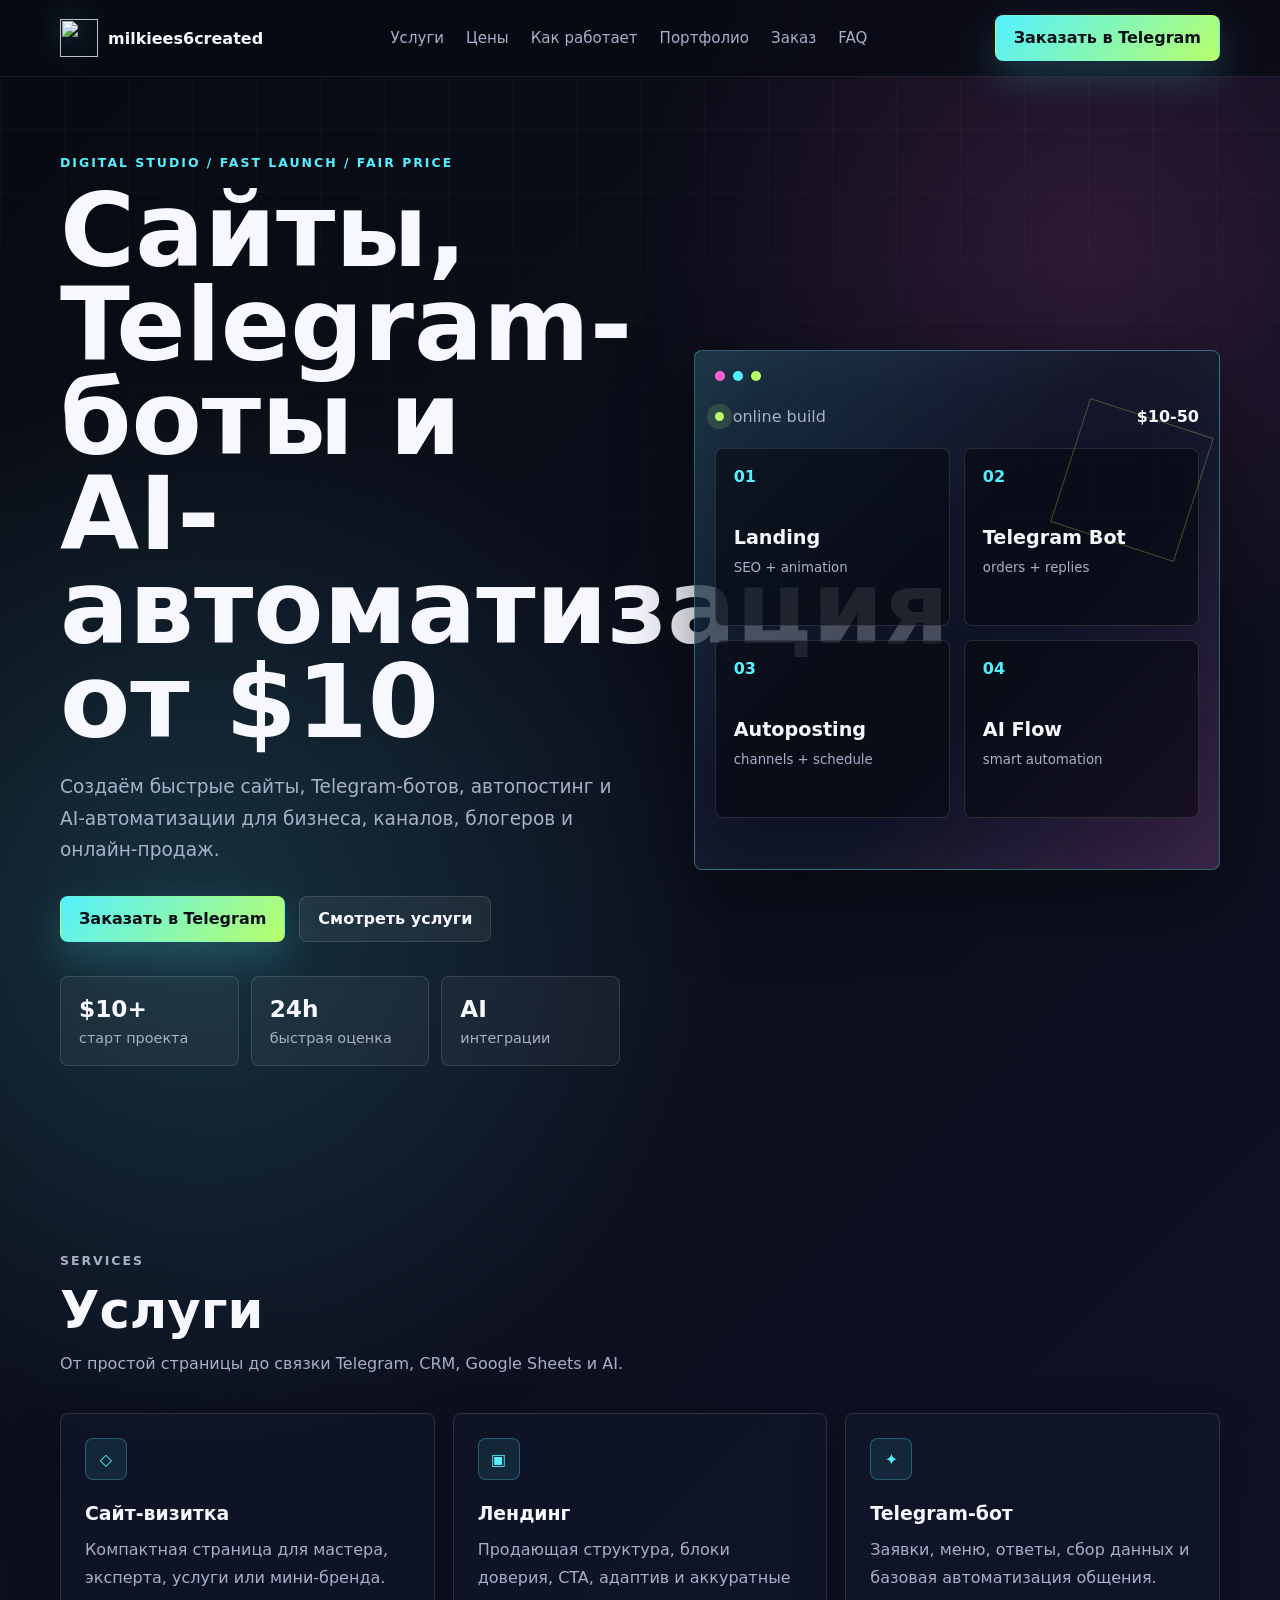
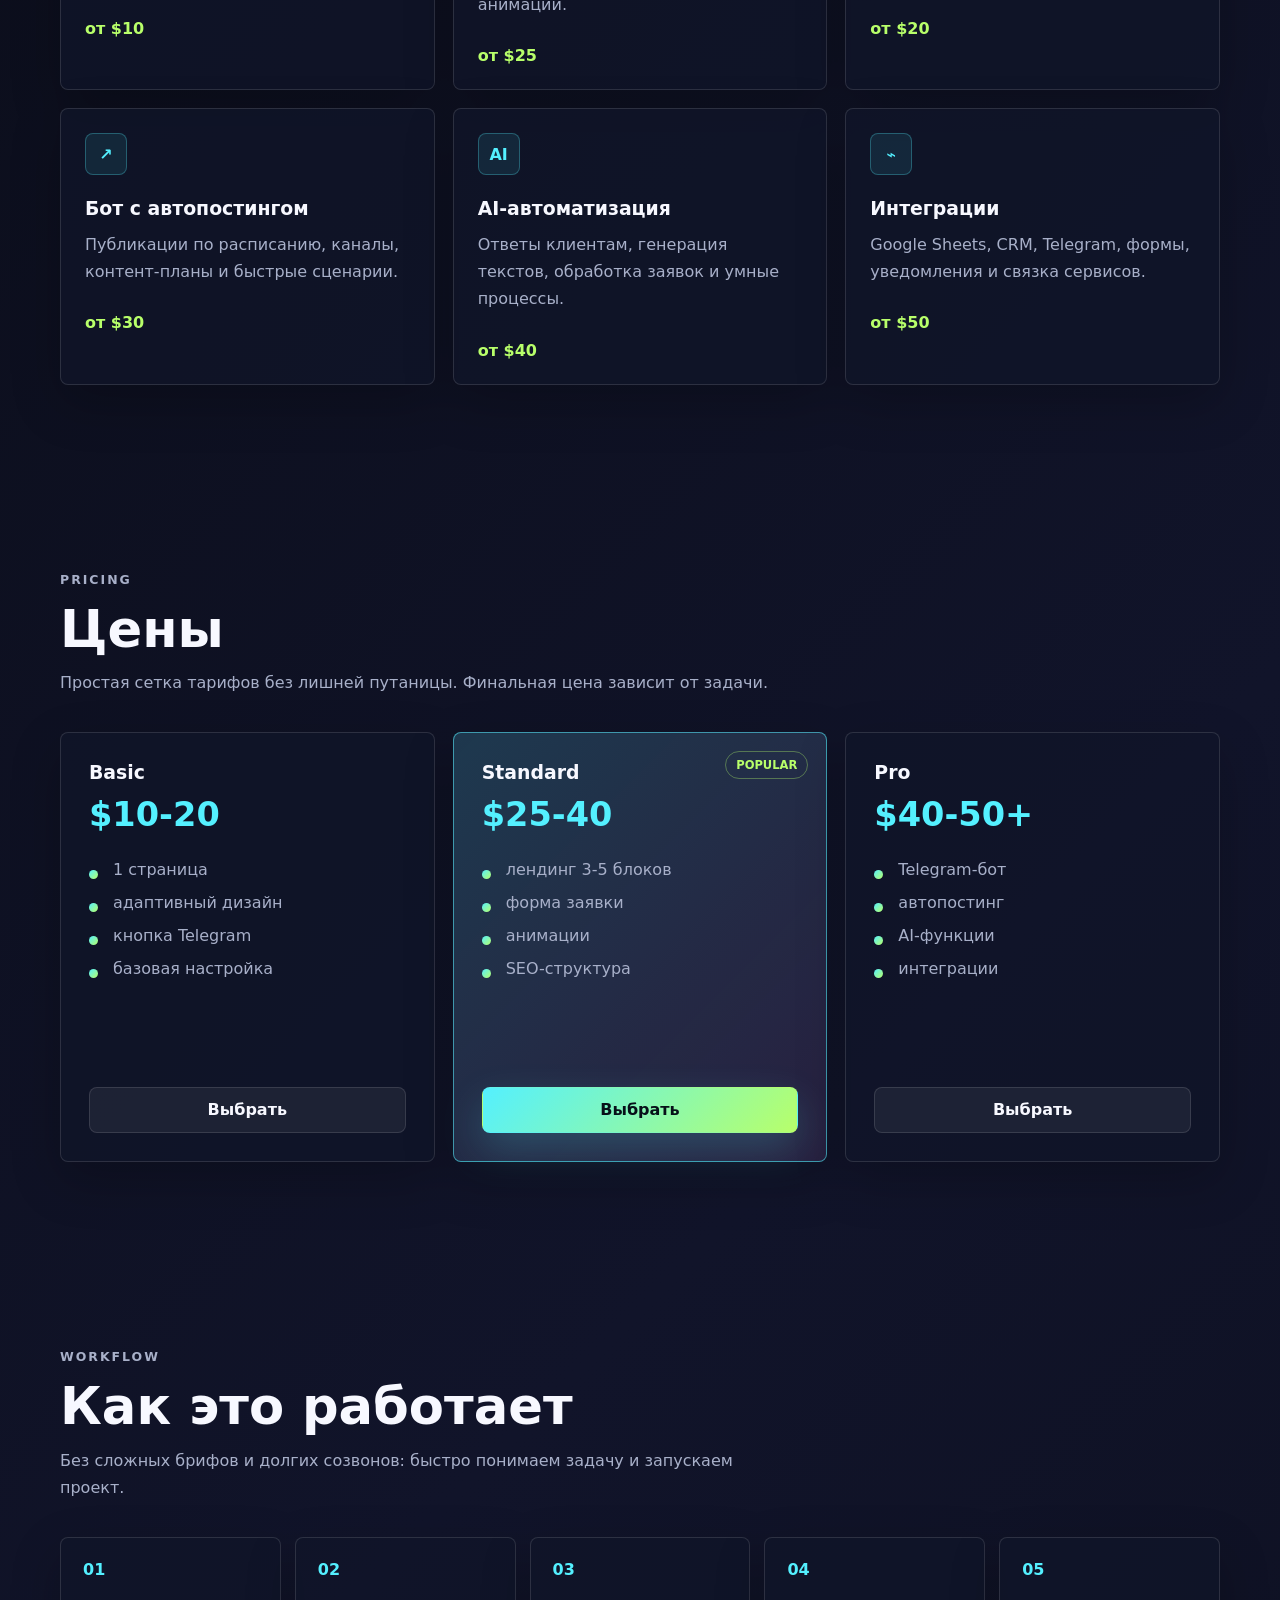
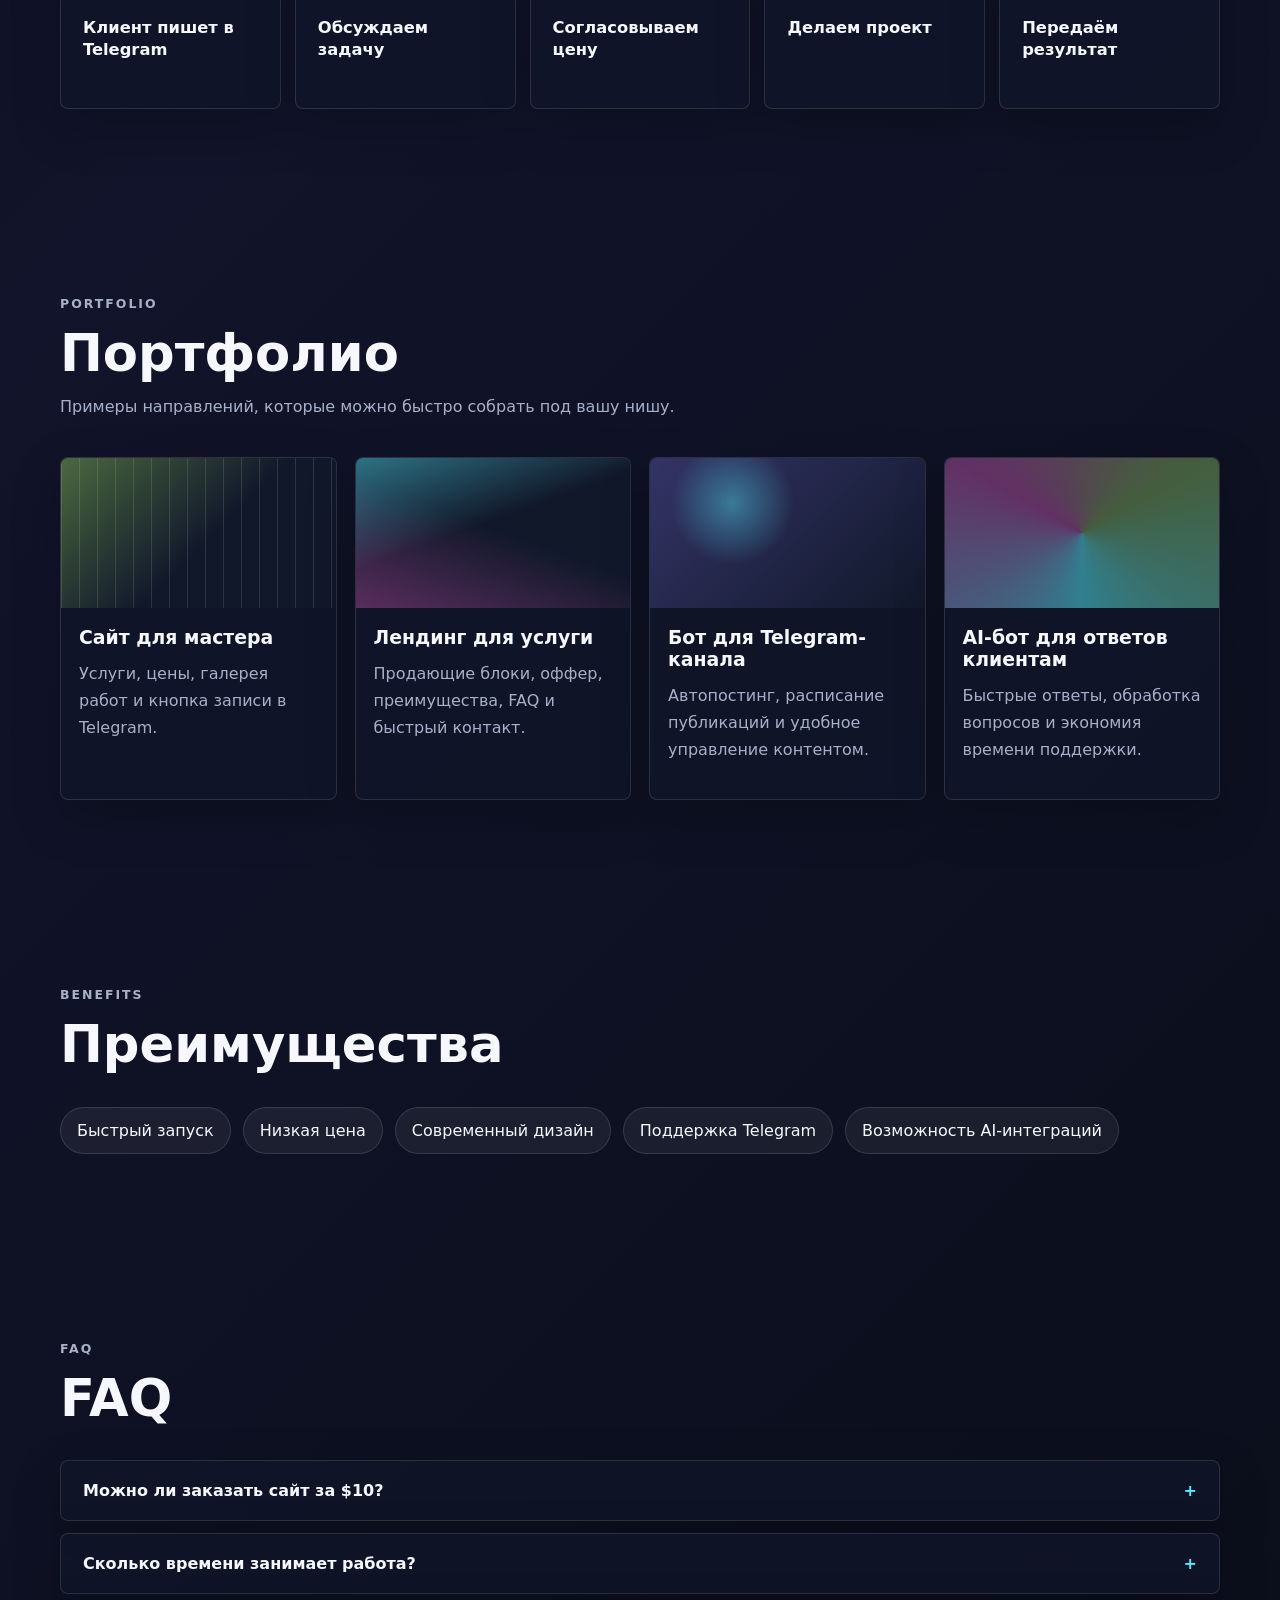
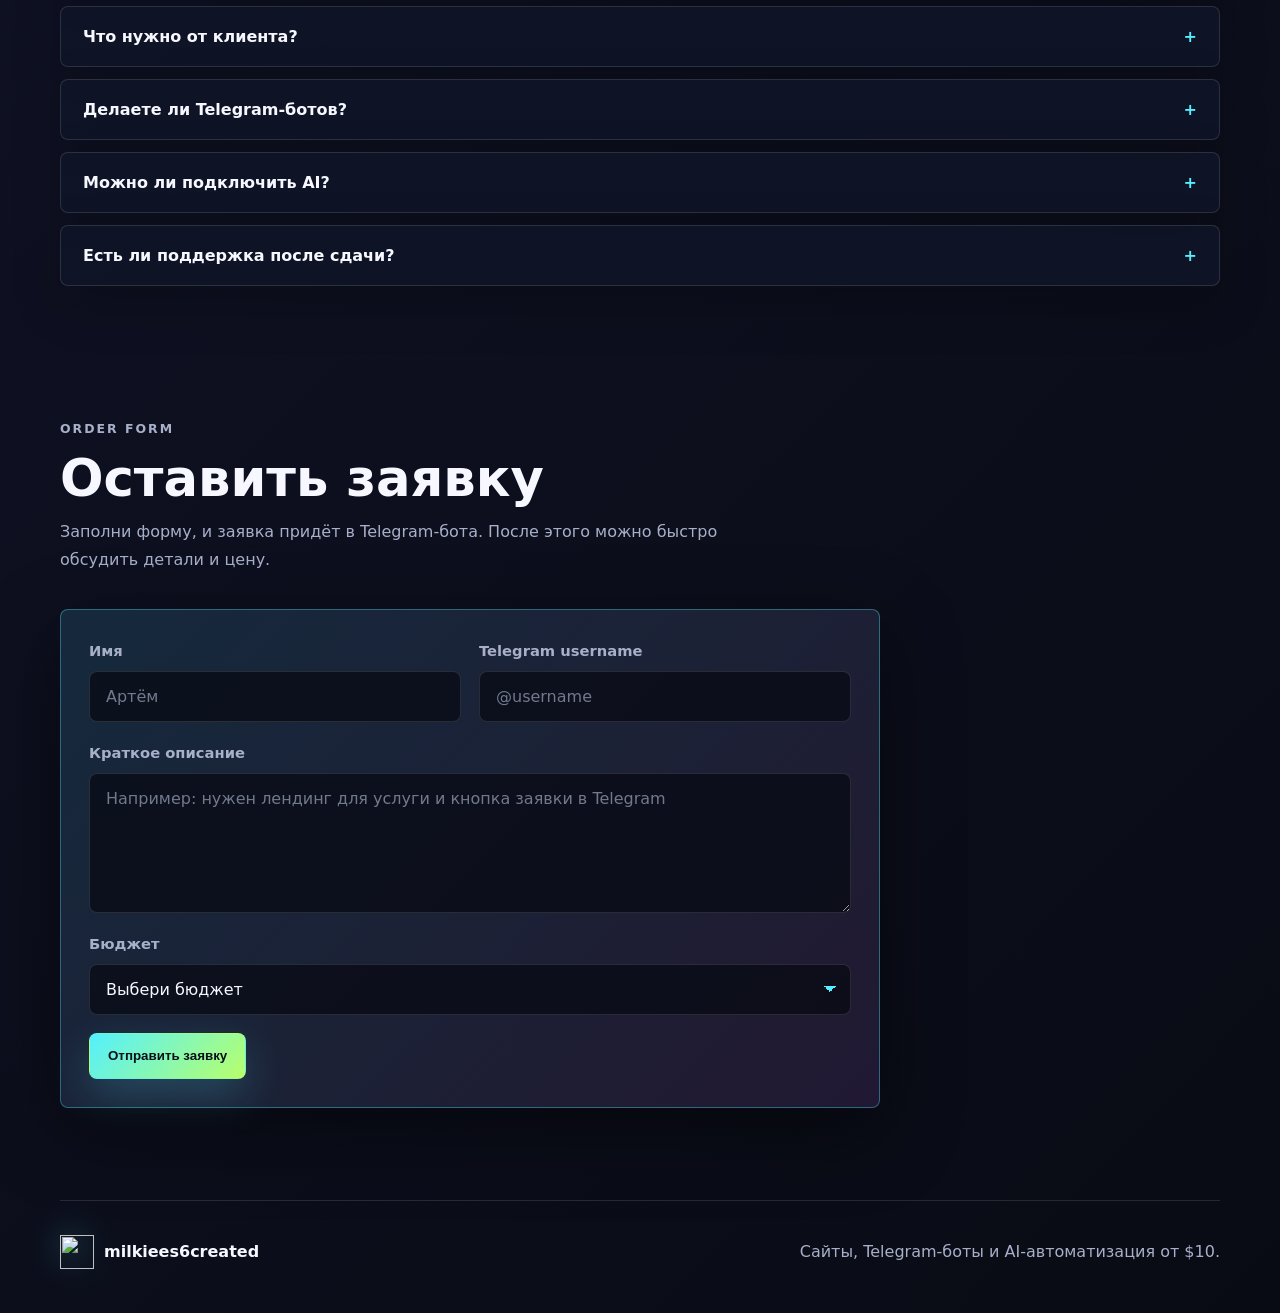
==== index.html @ c229b3d5 "Add files via upload" ====
<!DOCTYPE html>
<html lang="ru">
  <head>
    <meta charset="UTF-8" />
    <meta name="viewport" content="width=device-width, initial-scale=1.0" />
    <title>milkiees6created - сайты, Telegram-боты и AI-автоматизация от $10</title>
    <meta
      name="description"
      content="Студия milkiees6created создает современные сайты, лендинги, Telegram-ботов, автопостинг и AI-автоматизации для бизнеса от $10 до $50+."
    />
    <meta name="theme-color" content="#080a12" />
    <link rel="icon" href="assets/logo.svg" type="image/svg+xml" />
    <link rel="preload" href="styles.css" as="style" />
    <link rel="stylesheet" href="styles.css" />
  </head>
  <body>
    <div class="page-glow" aria-hidden="true"></div>

    <header class="site-header" id="top">
      <nav class="nav" aria-label="Главное меню">
        <a class="brand" href="#top" aria-label="milkiees6created">
          <img src="assets/logo.svg" alt="" width="38" height="38" />
          <span>milkiees6created</span>
        </a>

        <button class="nav-toggle" type="button" aria-label="Открыть меню" aria-expanded="false">
          <span></span>
          <span></span>
          <span></span>
        </button>

        <div class="nav-links" data-nav>
          <a href="#services">Услуги</a>
          <a href="#pricing">Цены</a>
          <a href="#process">Как работает</a>
          <a href="#portfolio">Портфолио</a>
          <a href="#order">Заказ</a>
          <a href="#faq">FAQ</a>
        </div>

        <a class="header-cta" href="#order">
          Заказать в Telegram
        </a>
      </nav>
    </header>

    <main>
      <section class="hero section">
        <div class="hero-content reveal">
          <p class="eyebrow">digital studio / fast launch / fair price</p>
          <h1>Сайты, Telegram-боты и AI-автоматизация от $10</h1>
          <p class="hero-text">
            Создаём быстрые сайты, Telegram-ботов, автопостинг и AI-автоматизации для бизнеса,
            каналов, блогеров и онлайн-продаж.
          </p>
          <div class="hero-actions">
            <a class="btn btn-primary" href="#order">
              Заказать в Telegram
            </a>
            <a class="btn btn-secondary" href="#services">Смотреть услуги</a>
          </div>
          <div class="hero-stats" aria-label="Преимущества студии">
            <div>
              <strong>$10+</strong>
              <span>старт проекта</span>
            </div>
            <div>
              <strong>24h</strong>
              <span>быстрая оценка</span>
            </div>
            <div>
              <strong>AI</strong>
              <span>интеграции</span>
            </div>
          </div>
        </div>

        <div class="hero-visual reveal" aria-label="Превью услуг milkiees6created">
          <div class="dashboard-card">
            <div class="window-bar">
              <span></span>
              <span></span>
              <span></span>
            </div>
            <div class="mock-header">
              <div>
                <span class="pulse-dot"></span>
                online build
              </div>
              <strong>$10-50</strong>
            </div>
            <div class="mock-grid">
              <article>
                <span>01</span>
                <b>Landing</b>
                <small>SEO + animation</small>
              </article>
              <article>
                <span>02</span>
                <b>Telegram Bot</b>
                <small>orders + replies</small>
              </article>
              <article>
                <span>03</span>
                <b>Autoposting</b>
                <small>channels + schedule</small>
              </article>
              <article>
                <span>04</span>
                <b>AI Flow</b>
                <small>smart automation</small>
              </article>
            </div>
          </div>
        </div>
      </section>

      <section class="section" id="services">
        <div class="section-heading reveal">
          <p class="eyebrow">services</p>
          <h2>Услуги</h2>
          <p>От простой страницы до связки Telegram, CRM, Google Sheets и AI.</p>
        </div>
        <div class="cards services-grid">
          <article class="card reveal">
            <span class="icon">◇</span>
            <h3>Сайт-визитка</h3>
            <p>Компактная страница для мастера, эксперта, услуги или мини-бренда.</p>
            <strong>от $10</strong>
          </article>
          <article class="card reveal">
            <span class="icon">▣</span>
            <h3>Лендинг</h3>
            <p>Продающая структура, блоки доверия, CTA, адаптив и аккуратные анимации.</p>
            <strong>от $25</strong>
          </article>
          <article class="card reveal">
            <span class="icon">✦</span>
            <h3>Telegram-бот</h3>
            <p>Заявки, меню, ответы, сбор данных и базовая автоматизация общения.</p>
            <strong>от $20</strong>
          </article>
          <article class="card reveal">
            <span class="icon">↗</span>
            <h3>Бот с автопостингом</h3>
            <p>Публикации по расписанию, каналы, контент-планы и быстрые сценарии.</p>
            <strong>от $30</strong>
          </article>
          <article class="card reveal">
            <span class="icon">AI</span>
            <h3>AI-автоматизация</h3>
            <p>Ответы клиентам, генерация текстов, обработка заявок и умные процессы.</p>
            <strong>от $40</strong>
          </article>
          <article class="card reveal">
            <span class="icon">⌁</span>
            <h3>Интеграции</h3>
            <p>Google Sheets, CRM, Telegram, формы, уведомления и связка сервисов.</p>
            <strong>от $50</strong>
          </article>
        </div>
      </section>

      <section class="section pricing-section" id="pricing">
        <div class="section-heading reveal">
          <p class="eyebrow">pricing</p>
          <h2>Цены</h2>
          <p>Простая сетка тарифов без лишней путаницы. Финальная цена зависит от задачи.</p>
        </div>
        <div class="pricing-grid">
          <article class="price-card reveal">
            <div>
              <h3>Basic</h3>
              <p class="price">$10-20</p>
            </div>
            <ul>
              <li>1 страница</li>
              <li>адаптивный дизайн</li>
              <li>кнопка Telegram</li>
              <li>базовая настройка</li>
            </ul>
            <a class="btn btn-secondary" href="#order">
              Выбрать
            </a>
          </article>
          <article class="price-card featured reveal">
            <div class="badge">popular</div>
            <div>
              <h3>Standard</h3>
              <p class="price">$25-40</p>
            </div>
            <ul>
              <li>лендинг 3-5 блоков</li>
              <li>форма заявки</li>
              <li>анимации</li>
              <li>SEO-структура</li>
            </ul>
            <a class="btn btn-primary" href="#order">
              Выбрать
            </a>
          </article>
          <article class="price-card reveal">
            <div>
              <h3>Pro</h3>
              <p class="price">$40-50+</p>
            </div>
            <ul>
              <li>Telegram-бот</li>
              <li>автопостинг</li>
              <li>AI-функции</li>
              <li>интеграции</li>
            </ul>
            <a class="btn btn-secondary" href="#order">
              Выбрать
            </a>
          </article>
        </div>
      </section>

      <section class="section" id="process">
        <div class="section-heading reveal">
          <p class="eyebrow">workflow</p>
          <h2>Как это работает</h2>
          <p>Без сложных брифов и долгих созвонов: быстро понимаем задачу и запускаем проект.</p>
        </div>
        <div class="timeline">
          <article class="step reveal">
            <span>01</span>
            <h3>Клиент пишет в Telegram</h3>
          </article>
          <article class="step reveal">
            <span>02</span>
            <h3>Обсуждаем задачу</h3>
          </article>
          <article class="step reveal">
            <span>03</span>
            <h3>Согласовываем цену</h3>
          </article>
          <article class="step reveal">
            <span>04</span>
            <h3>Делаем проект</h3>
          </article>
          <article class="step reveal">
            <span>05</span>
            <h3>Передаём результат</h3>
          </article>
        </div>
      </section>

      <section class="section" id="portfolio">
        <div class="section-heading reveal">
          <p class="eyebrow">portfolio</p>
          <h2>Портфолио</h2>
          <p>Примеры направлений, которые можно быстро собрать под вашу нишу.</p>
        </div>
        <div class="portfolio-grid">
          <article class="portfolio-card reveal">
            <div class="portfolio-preview master"></div>
            <h3>Сайт для мастера</h3>
            <p>Услуги, цены, галерея работ и кнопка записи в Telegram.</p>
          </article>
          <article class="portfolio-card reveal">
            <div class="portfolio-preview landing"></div>
            <h3>Лендинг для услуги</h3>
            <p>Продающие блоки, оффер, преимущества, FAQ и быстрый контакт.</p>
          </article>
          <article class="portfolio-card reveal">
            <div class="portfolio-preview posting"></div>
            <h3>Бот для Telegram-канала</h3>
            <p>Автопостинг, расписание публикаций и удобное управление контентом.</p>
          </article>
          <article class="portfolio-card reveal">
            <div class="portfolio-preview ai"></div>
            <h3>AI-бот для ответов клиентам</h3>
            <p>Быстрые ответы, обработка вопросов и экономия времени поддержки.</p>
          </article>
        </div>
      </section>

      <section class="section benefits">
        <div class="section-heading reveal">
          <p class="eyebrow">benefits</p>
          <h2>Преимущества</h2>
        </div>
        <div class="benefits-list reveal">
          <span>Быстрый запуск</span>
          <span>Низкая цена</span>
          <span>Современный дизайн</span>
          <span>Поддержка Telegram</span>
          <span>Возможность AI-интеграций</span>
        </div>
      </section>

      <section class="section" id="faq">
        <div class="section-heading reveal">
          <p class="eyebrow">faq</p>
          <h2>FAQ</h2>
        </div>
        <div class="faq-list">
          <details class="faq-item reveal">
            <summary>Можно ли заказать сайт за $10?</summary>
            <p>Да, если это простая страница-визитка с базовой структурой и кнопкой Telegram.</p>
          </details>
          <details class="faq-item reveal">
            <summary>Сколько времени занимает работа?</summary>
            <p>Небольшие проекты часто можно подготовить за 1-3 дня после согласования деталей.</p>
          </details>
          <details class="faq-item reveal">
            <summary>Что нужно от клиента?</summary>
            <p>Описание задачи, тексты, ссылки, примеры стиля и контакт Telegram для кнопок.</p>
          </details>
          <details class="faq-item reveal">
            <summary>Делаете ли Telegram-ботов?</summary>
            <p>Да, можно заказать простого бота, автопостинг, меню, заявки и интеграции.</p>
          </details>
          <details class="faq-item reveal">
            <summary>Можно ли подключить AI?</summary>
            <p>Да, AI можно добавить для ответов клиентам, генерации текстов и автоматизации задач.</p>
          </details>
          <details class="faq-item reveal">
            <summary>Есть ли поддержка после сдачи?</summary>
            <p>Да, можно обсудить поддержку, небольшие правки и развитие проекта после запуска.</p>
          </details>
        </div>
      </section>

      <section class="section order-section" id="order">
        <div class="section-heading reveal">
          <p class="eyebrow">order form</p>
          <h2>Оставить заявку</h2>
          <p>Заполни форму, и заявка придёт в Telegram-бота. После этого можно быстро обсудить детали и цену.</p>
        </div>

        <form class="order-form reveal" id="orderForm">
          <div class="form-grid">
            <label>
              <span>Имя</span>
              <input type="text" name="name" placeholder="Артём" autocomplete="name" required />
            </label>
            <label>
              <span>Telegram username</span>
              <input type="text" name="username" placeholder="@username" autocomplete="off" required />
            </label>
          </div>

          <label>
            <span>Краткое описание</span>
            <textarea
              name="description"
              rows="5"
              placeholder="Например: нужен лендинг для услуги и кнопка заявки в Telegram"
              required
            ></textarea>
          </label>

          <label>
            <span>Бюджет</span>
            <select name="budget" required>
              <option value="" selected disabled>Выбери бюджет</option>
              <option value="$10-20">$10-20</option>
              <option value="$25-40">$25-40</option>
              <option value="$40-50+">$40-50+</option>
              <option value="Нужно обсудить">Нужно обсудить</option>
            </select>
          </label>

          <div class="form-footer">
            <button class="btn btn-primary" type="submit">Отправить заявку</button>
            <p class="form-status" role="status" aria-live="polite"></p>
          </div>
        </form>
      </section>
    </main>

    <footer class="footer">
      <a class="brand" href="#top">
        <img src="assets/logo.svg" alt="" width="34" height="34" />
        <span>milkiees6created</span>
      </a>
      <p>Сайты, Telegram-боты и AI-автоматизация от $10.</p>
    </footer>

    <script src="script.js"></script>
  </body>
</html>
---- styles.css ----
:root {
  --bg: #080a12;
  --bg-soft: #0d1020;
  --surface: rgba(17, 22, 41, 0.76);
  --surface-strong: rgba(22, 28, 52, 0.92);
  --line: rgba(255, 255, 255, 0.12);
  --line-strong: rgba(90, 242, 255, 0.34);
  --text: #f7f8ff;
  --muted: #a8b0c9;
  --cyan: #54f0ff;
  --pink: #ff5fd2;
  --lime: #b8ff6a;
  --violet: #8c7bff;
  --shadow: 0 24px 80px rgba(0, 0, 0, 0.45);
  --radius: 8px;
  --max-width: 1160px;
}

* {
  box-sizing: border-box;
}

html {
  scroll-behavior: smooth;
}

body {
  min-width: 320px;
  margin: 0;
  color: var(--text);
  font-family: Inter, ui-sans-serif, system-ui, -apple-system, BlinkMacSystemFont, "Segoe UI", sans-serif;
  background:
    radial-gradient(circle at 15% 15%, rgba(84, 240, 255, 0.16), transparent 34rem),
    radial-gradient(circle at 85% 4%, rgba(255, 95, 210, 0.14), transparent 28rem),
    linear-gradient(135deg, #080a12 0%, #11142a 48%, #090b14 100%);
  overflow-x: hidden;
}

body.nav-open {
  overflow: hidden;
}

a {
  color: inherit;
  text-decoration: none;
}

button,
a {
  -webkit-tap-highlight-color: transparent;
}

.page-glow {
  position: fixed;
  inset: 0;
  z-index: -1;
  background-image:
    linear-gradient(rgba(255, 255, 255, 0.035) 1px, transparent 1px),
    linear-gradient(90deg, rgba(255, 255, 255, 0.035) 1px, transparent 1px);
  background-size: 64px 64px;
  mask-image: linear-gradient(to bottom, rgba(0, 0, 0, 0.9), transparent 86%);
}

.site-header {
  position: sticky;
  top: 0;
  z-index: 20;
  border-bottom: 1px solid rgba(255, 255, 255, 0.08);
  background: rgba(8, 10, 18, 0.72);
  backdrop-filter: blur(18px);
}

.nav {
  display: flex;
  align-items: center;
  justify-content: space-between;
  width: min(100% - 32px, var(--max-width));
  min-height: 76px;
  margin: 0 auto;
  gap: 20px;
}

.brand {
  display: inline-flex;
  align-items: center;
  gap: 10px;
  flex: 0 0 auto;
  font-weight: 800;
  letter-spacing: 0;
}

.brand img {
  display: block;
  filter: drop-shadow(0 0 16px rgba(84, 240, 255, 0.4));
}

.nav-links {
  display: flex;
  align-items: center;
  justify-content: center;
  gap: 22px;
  color: var(--muted);
  font-size: 0.94rem;
}

.nav-links a {
  transition: color 0.2s ease, transform 0.2s ease;
}

.nav-links a:hover {
  color: var(--text);
  transform: translateY(-1px);
}

.header-cta,
.btn {
  display: inline-flex;
  align-items: center;
  justify-content: center;
  min-height: 46px;
  border: 1px solid transparent;
  border-radius: var(--radius);
  padding: 0 18px;
  font-weight: 800;
  line-height: 1;
  transition: transform 0.2s ease, border-color 0.2s ease, background 0.2s ease, box-shadow 0.2s ease;
}

.header-cta,
.btn-primary {
  color: #071019;
  background: linear-gradient(135deg, var(--cyan), var(--lime));
  box-shadow: 0 16px 40px rgba(84, 240, 255, 0.2);
}

.btn-secondary {
  color: var(--text);
  border-color: var(--line);
  background: rgba(255, 255, 255, 0.06);
}

.header-cta:hover,
.btn:hover {
  transform: translateY(-2px);
  box-shadow: 0 18px 48px rgba(84, 240, 255, 0.25);
}

.nav-toggle {
  display: none;
  width: 44px;
  height: 44px;
  border: 1px solid var(--line);
  border-radius: var(--radius);
  background: rgba(255, 255, 255, 0.06);
}

.nav-toggle span {
  display: block;
  width: 18px;
  height: 2px;
  margin: 4px auto;
  border-radius: 999px;
  background: var(--text);
  transition: transform 0.2s ease, opacity 0.2s ease;
}

.section {
  width: min(100% - 32px, var(--max-width));
  margin: 0 auto;
  padding: 92px 0;
}

.hero {
  display: grid;
  grid-template-columns: minmax(0, 1.05fr) minmax(320px, 0.95fr);
  gap: 52px;
  align-items: center;
  min-height: calc(100vh - 76px);
  padding-top: 78px;
}

.eyebrow {
  margin: 0 0 14px;
  color: var(--cyan);
  font-size: 0.78rem;
  font-weight: 900;
  letter-spacing: 0.16em;
  text-transform: uppercase;
}

h1,
h2,
h3,
p {
  margin-top: 0;
}

h1 {
  max-width: 760px;
  margin-bottom: 22px;
  font-size: clamp(3rem, 8vw, 6.6rem);
  line-height: 0.92;
  letter-spacing: 0;
}

h2 {
  margin-bottom: 14px;
  font-size: clamp(2rem, 4vw, 3.6rem);
  line-height: 1;
  letter-spacing: 0;
}

h3 {
  margin-bottom: 12px;
  font-size: 1.18rem;
}

.hero-text,
.section-heading p,
.card p,
.portfolio-card p,
.final-cta p,
.order-form span,
.footer p,
.faq-item p {
  color: var(--muted);
  line-height: 1.7;
}

.hero-text {
  max-width: 650px;
  margin-bottom: 30px;
  font-size: 1.16rem;
}

.hero-actions {
  display: flex;
  flex-wrap: wrap;
  gap: 14px;
  margin-bottom: 34px;
}

.hero-stats {
  display: grid;
  grid-template-columns: repeat(3, minmax(0, 1fr));
  gap: 12px;
  max-width: 560px;
}

.hero-stats div {
  min-height: 88px;
  border: 1px solid var(--line);
  border-radius: var(--radius);
  padding: 18px;
  background: rgba(255, 255, 255, 0.045);
}

.hero-stats strong {
  display: block;
  margin-bottom: 6px;
  font-size: 1.45rem;
}

.hero-stats span {
  color: var(--muted);
  font-size: 0.9rem;
}

.hero-visual {
  position: relative;
}

.dashboard-card {
  position: relative;
  min-height: 520px;
  border: 1px solid var(--line-strong);
  border-radius: var(--radius);
  padding: 20px;
  background:
    linear-gradient(135deg, rgba(84, 240, 255, 0.14), transparent 42%),
    linear-gradient(315deg, rgba(255, 95, 210, 0.16), transparent 38%),
    var(--surface);
  box-shadow: var(--shadow), inset 0 0 80px rgba(255, 255, 255, 0.04);
  overflow: hidden;
}

.dashboard-card::before {
  content: "";
  position: absolute;
  inset: 64px 22px auto auto;
  width: 128px;
  height: 128px;
  border: 1px solid rgba(184, 255, 106, 0.28);
  transform: rotate(18deg);
}

.window-bar {
  display: flex;
  gap: 8px;
  margin-bottom: 26px;
}

.window-bar span {
  width: 10px;
  height: 10px;
  border-radius: 50%;
  background: var(--pink);
}

.window-bar span:nth-child(2) {
  background: var(--cyan);
}

.window-bar span:nth-child(3) {
  background: var(--lime);
}

.mock-header {
  display: flex;
  justify-content: space-between;
  gap: 18px;
  margin-bottom: 22px;
  color: var(--muted);
}

.mock-header div {
  display: flex;
  align-items: center;
  gap: 9px;
}

.pulse-dot {
  width: 9px;
  height: 9px;
  border-radius: 50%;
  background: var(--lime);
  box-shadow: 0 0 0 8px rgba(184, 255, 106, 0.14);
}

.mock-header strong {
  color: var(--text);
}

.mock-grid {
  display: grid;
  grid-template-columns: repeat(2, minmax(0, 1fr));
  gap: 14px;
}

.mock-grid article {
  min-height: 178px;
  border: 1px solid var(--line);
  border-radius: var(--radius);
  padding: 18px;
  background: rgba(8, 10, 18, 0.62);
}

.mock-grid span {
  color: var(--cyan);
  font-weight: 900;
}

.mock-grid b {
  display: block;
  margin: 40px 0 8px;
  font-size: 1.2rem;
}

.mock-grid small {
  color: var(--muted);
}

.section-heading {
  max-width: 720px;
  margin-bottom: 36px;
}

.cards,
.pricing-grid,
.portfolio-grid {
  display: grid;
  gap: 18px;
}

.services-grid {
  grid-template-columns: repeat(3, minmax(0, 1fr));
}

.card,
.price-card,
.portfolio-card,
.faq-item,
.step {
  border: 1px solid var(--line);
  border-radius: var(--radius);
  background: var(--surface);
  box-shadow: 0 18px 50px rgba(0, 0, 0, 0.22);
  transition: transform 0.22s ease, border-color 0.22s ease, background 0.22s ease;
}

.card:hover,
.price-card:hover,
.portfolio-card:hover,
.faq-item:hover,
.step:hover {
  transform: translateY(-4px);
  border-color: var(--line-strong);
  background: var(--surface-strong);
}

.card {
  min-height: 250px;
  padding: 24px;
}

.icon {
  display: inline-flex;
  align-items: center;
  justify-content: center;
  width: 42px;
  height: 42px;
  margin-bottom: 22px;
  border: 1px solid rgba(84, 240, 255, 0.28);
  border-radius: var(--radius);
  color: var(--cyan);
  background: rgba(84, 240, 255, 0.09);
  font-weight: 900;
}

.card strong {
  display: inline-block;
  margin-top: 12px;
  color: var(--lime);
}

.pricing-grid {
  grid-template-columns: repeat(3, minmax(0, 1fr));
  align-items: stretch;
}

.price-card {
  position: relative;
  display: flex;
  flex-direction: column;
  min-height: 430px;
  padding: 28px;
}

.price-card.featured {
  border-color: rgba(84, 240, 255, 0.56);
  background:
    linear-gradient(135deg, rgba(84, 240, 255, 0.14), rgba(255, 95, 210, 0.08)),
    var(--surface-strong);
}

.badge {
  position: absolute;
  top: 18px;
  right: 18px;
  border: 1px solid rgba(184, 255, 106, 0.35);
  border-radius: 999px;
  padding: 6px 10px;
  color: var(--lime);
  font-size: 0.72rem;
  font-weight: 900;
  text-transform: uppercase;
}

.price {
  margin-bottom: 26px;
  color: var(--cyan);
  font-size: 2.1rem;
  font-weight: 900;
}

.price-card ul {
  display: grid;
  gap: 14px;
  margin: 0 0 28px;
  padding: 0;
  list-style: none;
  color: var(--muted);
}

.price-card li {
  position: relative;
  padding-left: 24px;
}

.price-card li::before {
  content: "";
  position: absolute;
  top: 0.62em;
  left: 0;
  width: 9px;
  height: 9px;
  border-radius: 50%;
  background: linear-gradient(135deg, var(--cyan), var(--lime));
}

.price-card .btn {
  margin-top: auto;
}

.timeline {
  display: grid;
  grid-template-columns: repeat(5, minmax(0, 1fr));
  gap: 14px;
}

.step {
  min-height: 172px;
  padding: 22px;
}

.step span {
  display: block;
  margin-bottom: 38px;
  color: var(--cyan);
  font-weight: 900;
}

.step h3 {
  margin-bottom: 0;
  font-size: 1.02rem;
  line-height: 1.35;
}

.portfolio-grid {
  grid-template-columns: repeat(4, minmax(0, 1fr));
}

.portfolio-card {
  overflow: hidden;
}

.portfolio-card h3,
.portfolio-card p {
  padding: 0 18px;
}

.portfolio-card p {
  padding-bottom: 20px;
}

.portfolio-preview {
  min-height: 150px;
  margin-bottom: 18px;
  background:
    linear-gradient(135deg, rgba(84, 240, 255, 0.24), transparent),
    linear-gradient(315deg, rgba(255, 95, 210, 0.22), transparent),
    #12182c;
}

.portfolio-preview.master {
  background:
    linear-gradient(135deg, rgba(184, 255, 106, 0.35), transparent 54%),
    repeating-linear-gradient(90deg, rgba(255, 255, 255, 0.12) 0 1px, transparent 1px 18px),
    #11182a;
}

.portfolio-preview.landing {
  background:
    linear-gradient(160deg, rgba(84, 240, 255, 0.42), transparent 45%),
    linear-gradient(20deg, rgba(255, 95, 210, 0.3), transparent 52%),
    #11182a;
}

.portfolio-preview.posting {
  background:
    radial-gradient(circle at 30% 30%, rgba(84, 240, 255, 0.4), transparent 28%),
    linear-gradient(135deg, rgba(140, 123, 255, 0.28), transparent),
    #11182a;
}

.portfolio-preview.ai {
  background:
    conic-gradient(from 180deg, rgba(84, 240, 255, 0.48), rgba(255, 95, 210, 0.34), rgba(184, 255, 106, 0.3), rgba(84, 240, 255, 0.48)),
    #11182a;
}

.benefits-list {
  display: flex;
  flex-wrap: wrap;
  gap: 12px;
}

.benefits-list span {
  border: 1px solid var(--line);
  border-radius: 999px;
  padding: 13px 16px;
  color: var(--text);
  background: rgba(255, 255, 255, 0.06);
}

.faq-list {
  display: grid;
  gap: 12px;
}

.faq-item {
  padding: 0;
}

.faq-item summary {
  cursor: pointer;
  padding: 20px 22px;
  font-weight: 800;
  list-style: none;
}

.faq-item summary::-webkit-details-marker {
  display: none;
}

.faq-item summary::after {
  content: "+";
  float: right;
  color: var(--cyan);
}

.faq-item[open] summary::after {
  content: "-";
}

.faq-item p {
  margin: 0;
  padding: 0 22px 22px;
}

.order-section {
  padding-top: 40px;
}

.order-form {
  display: grid;
  gap: 18px;
  max-width: 820px;
  border: 1px solid var(--line-strong);
  border-radius: var(--radius);
  padding: 28px;
  background:
    linear-gradient(135deg, rgba(84, 240, 255, 0.1), rgba(255, 95, 210, 0.08)),
    var(--surface);
  box-shadow: var(--shadow);
}

.form-grid {
  display: grid;
  grid-template-columns: repeat(2, minmax(0, 1fr));
  gap: 18px;
}

.order-form label {
  display: grid;
  gap: 8px;
}

.order-form span {
  font-size: 0.92rem;
  font-weight: 800;
}

.order-form input,
.order-form textarea,
.order-form select {
  width: 100%;
  border: 1px solid var(--line);
  border-radius: var(--radius);
  padding: 15px 16px;
  color: var(--text);
  background: rgba(8, 10, 18, 0.72);
  font: inherit;
  outline: none;
  transition: border-color 0.2s ease, box-shadow 0.2s ease, background 0.2s ease;
}

.order-form textarea {
  resize: vertical;
  min-height: 140px;
}

.order-form select {
  appearance: none;
  background-image: linear-gradient(45deg, transparent 50%, var(--cyan) 50%),
    linear-gradient(135deg, var(--cyan) 50%, transparent 50%);
  background-position: calc(100% - 20px) 50%, calc(100% - 14px) 50%;
  background-size: 6px 6px, 6px 6px;
  background-repeat: no-repeat;
}

.order-form input:focus,
.order-form textarea:focus,
.order-form select:focus {
  border-color: var(--cyan);
  background: rgba(8, 10, 18, 0.9);
  box-shadow: 0 0 0 4px rgba(84, 240, 255, 0.12);
}

.order-form input::placeholder,
.order-form textarea::placeholder {
  color: rgba(168, 176, 201, 0.66);
}

.form-footer {
  display: flex;
  align-items: center;
  gap: 18px;
}

.form-status {
  min-height: 24px;
  margin: 0;
  color: var(--muted);
  line-height: 1.5;
}

.form-status.success {
  color: var(--lime);
}

.form-status.error {
  color: var(--pink);
}

.final-cta {
  display: flex;
  align-items: center;
  justify-content: space-between;
  gap: 28px;
  border: 1px solid var(--line-strong);
  border-radius: var(--radius);
  padding: 42px;
  background:
    linear-gradient(135deg, rgba(84, 240, 255, 0.15), rgba(255, 95, 210, 0.1)),
    var(--surface);
  box-shadow: var(--shadow);
}

.final-cta h2 {
  max-width: 780px;
}

.final-cta p {
  margin-bottom: 0;
}

.footer {
  display: flex;
  align-items: center;
  justify-content: space-between;
  width: min(100% - 32px, var(--max-width));
  margin: 0 auto;
  padding: 34px 0 44px;
  border-top: 1px solid var(--line);
}

.footer p {
  margin: 0;
}

.reveal {
  opacity: 0;
  transform: translateY(24px);
  transition: opacity 0.65s ease, transform 0.65s ease;
}

.reveal.is-visible {
  opacity: 1;
  transform: translateY(0);
}

@media (max-width: 980px) {
  .nav {
    min-height: 68px;
  }

  .nav-toggle {
    display: block;
  }

  .nav-links {
    position: fixed;
    top: 68px;
    left: 16px;
    right: 16px;
    display: grid;
    gap: 8px;
    padding: 18px;
    border: 1px solid var(--line);
    border-radius: var(--radius);
    background: rgba(8, 10, 18, 0.96);
    box-shadow: var(--shadow);
    transform: translateY(-14px);
    opacity: 0;
    pointer-events: none;
    transition: opacity 0.2s ease, transform 0.2s ease;
  }

  .nav-links a {
    padding: 12px;
  }

  body.nav-open .nav-links {
    transform: translateY(0);
    opacity: 1;
    pointer-events: auto;
  }

  body.nav-open .nav-toggle span:nth-child(1) {
    transform: translateY(6px) rotate(45deg);
  }

  body.nav-open .nav-toggle span:nth-child(2) {
    opacity: 0;
  }

  body.nav-open .nav-toggle span:nth-child(3) {
    transform: translateY(-6px) rotate(-45deg);
  }

  .header-cta {
    display: none;
  }

  .hero {
    grid-template-columns: 1fr;
    min-height: auto;
    padding-top: 64px;
  }

  .dashboard-card {
    min-height: 420px;
  }

  .services-grid,
  .pricing-grid {
    grid-template-columns: repeat(2, minmax(0, 1fr));
  }

  .timeline,
  .portfolio-grid {
    grid-template-columns: repeat(2, minmax(0, 1fr));
  }
}

@media (max-width: 680px) {
  .section {
    width: min(100% - 24px, var(--max-width));
    padding: 64px 0;
  }

  .brand span {
    max-width: 190px;
    overflow-wrap: anywhere;
  }

  h1 {
    font-size: 3.15rem;
  }

  .hero-actions,
  .form-footer,
  .final-cta {
    align-items: stretch;
    flex-direction: column;
  }

  .hero-stats,
  .form-grid,
  .services-grid,
  .pricing-grid,
  .timeline,
  .portfolio-grid,
  .mock-grid {
    grid-template-columns: 1fr;
  }

  .hero-stats div {
    min-height: auto;
  }

  .dashboard-card {
    min-height: auto;
  }

  .mock-grid article {
    min-height: 132px;
  }

  .mock-grid b {
    margin-top: 22px;
  }

  .price-card {
    min-height: auto;
  }

  .final-cta {
    padding: 26px;
  }

  .footer {
    align-items: flex-start;
    flex-direction: column;
    gap: 14px;
  }
}

@media (prefers-reduced-motion: reduce) {
  *,
  *::before,
  *::after {
    scroll-behavior: auto !important;
    transition-duration: 0.01ms !important;
    animation-duration: 0.01ms !important;
  }

  .reveal {
    opacity: 1;
    transform: none;
  }
}
---- styles.css ----
:root {
  --bg: #080a12;
  --bg-soft: #0d1020;
  --surface: rgba(17, 22, 41, 0.76);
  --surface-strong: rgba(22, 28, 52, 0.92);
  --line: rgba(255, 255, 255, 0.12);
  --line-strong: rgba(90, 242, 255, 0.34);
  --text: #f7f8ff;
  --muted: #a8b0c9;
  --cyan: #54f0ff;
  --pink: #ff5fd2;
  --lime: #b8ff6a;
  --violet: #8c7bff;
  --shadow: 0 24px 80px rgba(0, 0, 0, 0.45);
  --radius: 8px;
  --max-width: 1160px;
}

* {
  box-sizing: border-box;
}

html {
  scroll-behavior: smooth;
}

body {
  min-width: 320px;
  margin: 0;
  color: var(--text);
  font-family: Inter, ui-sans-serif, system-ui, -apple-system, BlinkMacSystemFont, "Segoe UI", sans-serif;
  background:
    radial-gradient(circle at 15% 15%, rgba(84, 240, 255, 0.16), transparent 34rem),
    radial-gradient(circle at 85% 4%, rgba(255, 95, 210, 0.14), transparent 28rem),
    linear-gradient(135deg, #080a12 0%, #11142a 48%, #090b14 100%);
  overflow-x: hidden;
}

body.nav-open {
  overflow: hidden;
}

a {
  color: inherit;
  text-decoration: none;
}

button,
a {
  -webkit-tap-highlight-color: transparent;
}

.page-glow {
  position: fixed;
  inset: 0;
  z-index: -1;
  background-image:
    linear-gradient(rgba(255, 255, 255, 0.035) 1px, transparent 1px),
    linear-gradient(90deg, rgba(255, 255, 255, 0.035) 1px, transparent 1px);
  background-size: 64px 64px;
  mask-image: linear-gradient(to bottom, rgba(0, 0, 0, 0.9), transparent 86%);
}

.site-header {
  position: sticky;
  top: 0;
  z-index: 20;
  border-bottom: 1px solid rgba(255, 255, 255, 0.08);
  background: rgba(8, 10, 18, 0.72);
  backdrop-filter: blur(18px);
}

.nav {
  display: flex;
  align-items: center;
  justify-content: space-between;
  width: min(100% - 32px, var(--max-width));
  min-height: 76px;
  margin: 0 auto;
  gap: 20px;
}

.brand {
  display: inline-flex;
  align-items: center;
  gap: 10px;
  flex: 0 0 auto;
  font-weight: 800;
  letter-spacing: 0;
}

.brand img {
  display: block;
  filter: drop-shadow(0 0 16px rgba(84, 240, 255, 0.4));
}

.nav-links {
  display: flex;
  align-items: center;
  justify-content: center;
  gap: 22px;
  color: var(--muted);
  font-size: 0.94rem;
}

.nav-links a {
  transition: color 0.2s ease, transform 0.2s ease;
}

.nav-links a:hover {
  color: var(--text);
  transform: translateY(-1px);
}

.header-cta,
.btn {
  display: inline-flex;
  align-items: center;
  justify-content: center;
  min-height: 46px;
  border: 1px solid transparent;
  border-radius: var(--radius);
  padding: 0 18px;
  font-weight: 800;
  line-height: 1;
  transition: transform 0.2s ease, border-color 0.2s ease, background 0.2s ease, box-shadow 0.2s ease;
}

.header-cta,
.btn-primary {
  color: #071019;
  background: linear-gradient(135deg, var(--cyan), var(--lime));
  box-shadow: 0 16px 40px rgba(84, 240, 255, 0.2);
}

.btn-secondary {
  color: var(--text);
  border-color: var(--line);
  background: rgba(255, 255, 255, 0.06);
}

.header-cta:hover,
.btn:hover {
  transform: translateY(-2px);
  box-shadow: 0 18px 48px rgba(84, 240, 255, 0.25);
}

.nav-toggle {
  display: none;
  width: 44px;
  height: 44px;
  border: 1px solid var(--line);
  border-radius: var(--radius);
  background: rgba(255, 255, 255, 0.06);
}

.nav-toggle span {
  display: block;
  width: 18px;
  height: 2px;
  margin: 4px auto;
  border-radius: 999px;
  background: var(--text);
  transition: transform 0.2s ease, opacity 0.2s ease;
}

.section {
  width: min(100% - 32px, var(--max-width));
  margin: 0 auto;
  padding: 92px 0;
}

.hero {
  display: grid;
  grid-template-columns: minmax(0, 1.05fr) minmax(320px, 0.95fr);
  gap: 52px;
  align-items: center;
  min-height: calc(100vh - 76px);
  padding-top: 78px;
}

.eyebrow {
  margin: 0 0 14px;
  color: var(--cyan);
  font-size: 0.78rem;
  font-weight: 900;
  letter-spacing: 0.16em;
  text-transform: uppercase;
}

h1,
h2,
h3,
p {
  margin-top: 0;
}

h1 {
  max-width: 760px;
  margin-bottom: 22px;
  font-size: clamp(3rem, 8vw, 6.6rem);
  line-height: 0.92;
  letter-spacing: 0;
}

h2 {
  margin-bottom: 14px;
  font-size: clamp(2rem, 4vw, 3.6rem);
  line-height: 1;
  letter-spacing: 0;
}

h3 {
  margin-bottom: 12px;
  font-size: 1.18rem;
}

.hero-text,
.section-heading p,
.card p,
.portfolio-card p,
.final-cta p,
.order-form span,
.footer p,
.faq-item p {
  color: var(--muted);
  line-height: 1.7;
}

.hero-text {
  max-width: 650px;
  margin-bottom: 30px;
  font-size: 1.16rem;
}

.hero-actions {
  display: flex;
  flex-wrap: wrap;
  gap: 14px;
  margin-bottom: 34px;
}

.hero-stats {
  display: grid;
  grid-template-columns: repeat(3, minmax(0, 1fr));
  gap: 12px;
  max-width: 560px;
}

.hero-stats div {
  min-height: 88px;
  border: 1px solid var(--line);
  border-radius: var(--radius);
  padding: 18px;
  background: rgba(255, 255, 255, 0.045);
}

.hero-stats strong {
  display: block;
  margin-bottom: 6px;
  font-size: 1.45rem;
}

.hero-stats span {
  color: var(--muted);
  font-size: 0.9rem;
}

.hero-visual {
  position: relative;
}

.dashboard-card {
  position: relative;
  min-height: 520px;
  border: 1px solid var(--line-strong);
  border-radius: var(--radius);
  padding: 20px;
  background:
    linear-gradient(135deg, rgba(84, 240, 255, 0.14), transparent 42%),
    linear-gradient(315deg, rgba(255, 95, 210, 0.16), transparent 38%),
    var(--surface);
  box-shadow: var(--shadow), inset 0 0 80px rgba(255, 255, 255, 0.04);
  overflow: hidden;
}

.dashboard-card::before {
  content: "";
  position: absolute;
  inset: 64px 22px auto auto;
  width: 128px;
  height: 128px;
  border: 1px solid rgba(184, 255, 106, 0.28);
  transform: rotate(18deg);
}

.window-bar {
  display: flex;
  gap: 8px;
  margin-bottom: 26px;
}

.window-bar span {
  width: 10px;
  height: 10px;
  border-radius: 50%;
  background: var(--pink);
}

.window-bar span:nth-child(2) {
  background: var(--cyan);
}

.window-bar span:nth-child(3) {
  background: var(--lime);
}

.mock-header {
  display: flex;
  justify-content: space-between;
  gap: 18px;
  margin-bottom: 22px;
  color: var(--muted);
}

.mock-header div {
  display: flex;
  align-items: center;
  gap: 9px;
}

.pulse-dot {
  width: 9px;
  height: 9px;
  border-radius: 50%;
  background: var(--lime);
  box-shadow: 0 0 0 8px rgba(184, 255, 106, 0.14);
}

.mock-header strong {
  color: var(--text);
}

.mock-grid {
  display: grid;
  grid-template-columns: repeat(2, minmax(0, 1fr));
  gap: 14px;
}

.mock-grid article {
  min-height: 178px;
  border: 1px solid var(--line);
  border-radius: var(--radius);
  padding: 18px;
  background: rgba(8, 10, 18, 0.62);
}

.mock-grid span {
  color: var(--cyan);
  font-weight: 900;
}

.mock-grid b {
  display: block;
  margin: 40px 0 8px;
  font-size: 1.2rem;
}

.mock-grid small {
  color: var(--muted);
}

.section-heading {
  max-width: 720px;
  margin-bottom: 36px;
}

.cards,
.pricing-grid,
.portfolio-grid {
  display: grid;
  gap: 18px;
}

.services-grid {
  grid-template-columns: repeat(3, minmax(0, 1fr));
}

.card,
.price-card,
.portfolio-card,
.faq-item,
.step {
  border: 1px solid var(--line);
  border-radius: var(--radius);
  background: var(--surface);
  box-shadow: 0 18px 50px rgba(0, 0, 0, 0.22);
  transition: transform 0.22s ease, border-color 0.22s ease, background 0.22s ease;
}

.card:hover,
.price-card:hover,
.portfolio-card:hover,
.faq-item:hover,
.step:hover {
  transform: translateY(-4px);
  border-color: var(--line-strong);
  background: var(--surface-strong);
}

.card {
  min-height: 250px;
  padding: 24px;
}

.icon {
  display: inline-flex;
  align-items: center;
  justify-content: center;
  width: 42px;
  height: 42px;
  margin-bottom: 22px;
  border: 1px solid rgba(84, 240, 255, 0.28);
  border-radius: var(--radius);
  color: var(--cyan);
  background: rgba(84, 240, 255, 0.09);
  font-weight: 900;
}

.card strong {
  display: inline-block;
  margin-top: 12px;
  color: var(--lime);
}

.pricing-grid {
  grid-template-columns: repeat(3, minmax(0, 1fr));
  align-items: stretch;
}

.price-card {
  position: relative;
  display: flex;
  flex-direction: column;
  min-height: 430px;
  padding: 28px;
}

.price-card.featured {
  border-color: rgba(84, 240, 255, 0.56);
  background:
    linear-gradient(135deg, rgba(84, 240, 255, 0.14), rgba(255, 95, 210, 0.08)),
    var(--surface-strong);
}

.badge {
  position: absolute;
  top: 18px;
  right: 18px;
  border: 1px solid rgba(184, 255, 106, 0.35);
  border-radius: 999px;
  padding: 6px 10px;
  color: var(--lime);
  font-size: 0.72rem;
  font-weight: 900;
  text-transform: uppercase;
}

.price {
  margin-bottom: 26px;
  color: var(--cyan);
  font-size: 2.1rem;
  font-weight: 900;
}

.price-card ul {
  display: grid;
  gap: 14px;
  margin: 0 0 28px;
  padding: 0;
  list-style: none;
  color: var(--muted);
}

.price-card li {
  position: relative;
  padding-left: 24px;
}

.price-card li::before {
  content: "";
  position: absolute;
  top: 0.62em;
  left: 0;
  width: 9px;
  height: 9px;
  border-radius: 50%;
  background: linear-gradient(135deg, var(--cyan), var(--lime));
}

.price-card .btn {
  margin-top: auto;
}

.timeline {
  display: grid;
  grid-template-columns: repeat(5, minmax(0, 1fr));
  gap: 14px;
}

.step {
  min-height: 172px;
  padding: 22px;
}

.step span {
  display: block;
  margin-bottom: 38px;
  color: var(--cyan);
  font-weight: 900;
}

.step h3 {
  margin-bottom: 0;
  font-size: 1.02rem;
  line-height: 1.35;
}

.portfolio-grid {
  grid-template-columns: repeat(4, minmax(0, 1fr));
}

.portfolio-card {
  overflow: hidden;
}

.portfolio-card h3,
.portfolio-card p {
  padding: 0 18px;
}

.portfolio-card p {
  padding-bottom: 20px;
}

.portfolio-preview {
  min-height: 150px;
  margin-bottom: 18px;
  background:
    linear-gradient(135deg, rgba(84, 240, 255, 0.24), transparent),
    linear-gradient(315deg, rgba(255, 95, 210, 0.22), transparent),
    #12182c;
}

.portfolio-preview.master {
  background:
    linear-gradient(135deg, rgba(184, 255, 106, 0.35), transparent 54%),
    repeating-linear-gradient(90deg, rgba(255, 255, 255, 0.12) 0 1px, transparent 1px 18px),
    #11182a;
}

.portfolio-preview.landing {
  background:
    linear-gradient(160deg, rgba(84, 240, 255, 0.42), transparent 45%),
    linear-gradient(20deg, rgba(255, 95, 210, 0.3), transparent 52%),
    #11182a;
}

.portfolio-preview.posting {
  background:
    radial-gradient(circle at 30% 30%, rgba(84, 240, 255, 0.4), transparent 28%),
    linear-gradient(135deg, rgba(140, 123, 255, 0.28), transparent),
    #11182a;
}

.portfolio-preview.ai {
  background:
    conic-gradient(from 180deg, rgba(84, 240, 255, 0.48), rgba(255, 95, 210, 0.34), rgba(184, 255, 106, 0.3), rgba(84, 240, 255, 0.48)),
    #11182a;
}

.benefits-list {
  display: flex;
  flex-wrap: wrap;
  gap: 12px;
}

.benefits-list span {
  border: 1px solid var(--line);
  border-radius: 999px;
  padding: 13px 16px;
  color: var(--text);
  background: rgba(255, 255, 255, 0.06);
}

.faq-list {
  display: grid;
  gap: 12px;
}

.faq-item {
  padding: 0;
}

.faq-item summary {
  cursor: pointer;
  padding: 20px 22px;
  font-weight: 800;
  list-style: none;
}

.faq-item summary::-webkit-details-marker {
  display: none;
}

.faq-item summary::after {
  content: "+";
  float: right;
  color: var(--cyan);
}

.faq-item[open] summary::after {
  content: "-";
}

.faq-item p {
  margin: 0;
  padding: 0 22px 22px;
}

.order-section {
  padding-top: 40px;
}

.order-form {
  display: grid;
  gap: 18px;
  max-width: 820px;
  border: 1px solid var(--line-strong);
  border-radius: var(--radius);
  padding: 28px;
  background:
    linear-gradient(135deg, rgba(84, 240, 255, 0.1), rgba(255, 95, 210, 0.08)),
    var(--surface);
  box-shadow: var(--shadow);
}

.form-grid {
  display: grid;
  grid-template-columns: repeat(2, minmax(0, 1fr));
  gap: 18px;
}

.order-form label {
  display: grid;
  gap: 8px;
}

.order-form span {
  font-size: 0.92rem;
  font-weight: 800;
}

.order-form input,
.order-form textarea,
.order-form select {
  width: 100%;
  border: 1px solid var(--line);
  border-radius: var(--radius);
  padding: 15px 16px;
  color: var(--text);
  background: rgba(8, 10, 18, 0.72);
  font: inherit;
  outline: none;
  transition: border-color 0.2s ease, box-shadow 0.2s ease, background 0.2s ease;
}

.order-form textarea {
  resize: vertical;
  min-height: 140px;
}

.order-form select {
  appearance: none;
  background-image: linear-gradient(45deg, transparent 50%, var(--cyan) 50%),
    linear-gradient(135deg, var(--cyan) 50%, transparent 50%);
  background-position: calc(100% - 20px) 50%, calc(100% - 14px) 50%;
  background-size: 6px 6px, 6px 6px;
  background-repeat: no-repeat;
}

.order-form input:focus,
.order-form textarea:focus,
.order-form select:focus {
  border-color: var(--cyan);
  background: rgba(8, 10, 18, 0.9);
  box-shadow: 0 0 0 4px rgba(84, 240, 255, 0.12);
}

.order-form input::placeholder,
.order-form textarea::placeholder {
  color: rgba(168, 176, 201, 0.66);
}

.form-footer {
  display: flex;
  align-items: center;
  gap: 18px;
}

.form-status {
  min-height: 24px;
  margin: 0;
  color: var(--muted);
  line-height: 1.5;
}

.form-status.success {
  color: var(--lime);
}

.form-status.error {
  color: var(--pink);
}

.final-cta {
  display: flex;
  align-items: center;
  justify-content: space-between;
  gap: 28px;
  border: 1px solid var(--line-strong);
  border-radius: var(--radius);
  padding: 42px;
  background:
    linear-gradient(135deg, rgba(84, 240, 255, 0.15), rgba(255, 95, 210, 0.1)),
    var(--surface);
  box-shadow: var(--shadow);
}

.final-cta h2 {
  max-width: 780px;
}

.final-cta p {
  margin-bottom: 0;
}

.footer {
  display: flex;
  align-items: center;
  justify-content: space-between;
  width: min(100% - 32px, var(--max-width));
  margin: 0 auto;
  padding: 34px 0 44px;
  border-top: 1px solid var(--line);
}

.footer p {
  margin: 0;
}

.reveal {
  opacity: 0;
  transform: translateY(24px);
  transition: opacity 0.65s ease, transform 0.65s ease;
}

.reveal.is-visible {
  opacity: 1;
  transform: translateY(0);
}

@media (max-width: 980px) {
  .nav {
    min-height: 68px;
  }

  .nav-toggle {
    display: block;
  }

  .nav-links {
    position: fixed;
    top: 68px;
    left: 16px;
    right: 16px;
    display: grid;
    gap: 8px;
    padding: 18px;
    border: 1px solid var(--line);
    border-radius: var(--radius);
    background: rgba(8, 10, 18, 0.96);
    box-shadow: var(--shadow);
    transform: translateY(-14px);
    opacity: 0;
    pointer-events: none;
    transition: opacity 0.2s ease, transform 0.2s ease;
  }

  .nav-links a {
    padding: 12px;
  }

  body.nav-open .nav-links {
    transform: translateY(0);
    opacity: 1;
    pointer-events: auto;
  }

  body.nav-open .nav-toggle span:nth-child(1) {
    transform: translateY(6px) rotate(45deg);
  }

  body.nav-open .nav-toggle span:nth-child(2) {
    opacity: 0;
  }

  body.nav-open .nav-toggle span:nth-child(3) {
    transform: translateY(-6px) rotate(-45deg);
  }

  .header-cta {
    display: none;
  }

  .hero {
    grid-template-columns: 1fr;
    min-height: auto;
    padding-top: 64px;
  }

  .dashboard-card {
    min-height: 420px;
  }

  .services-grid,
  .pricing-grid {
    grid-template-columns: repeat(2, minmax(0, 1fr));
  }

  .timeline,
  .portfolio-grid {
    grid-template-columns: repeat(2, minmax(0, 1fr));
  }
}

@media (max-width: 680px) {
  .section {
    width: min(100% - 24px, var(--max-width));
    padding: 64px 0;
  }

  .brand span {
    max-width: 190px;
    overflow-wrap: anywhere;
  }

  h1 {
    font-size: 3.15rem;
  }

  .hero-actions,
  .form-footer,
  .final-cta {
    align-items: stretch;
    flex-direction: column;
  }

  .hero-stats,
  .form-grid,
  .services-grid,
  .pricing-grid,
  .timeline,
  .portfolio-grid,
  .mock-grid {
    grid-template-columns: 1fr;
  }

  .hero-stats div {
    min-height: auto;
  }

  .dashboard-card {
    min-height: auto;
  }

  .mock-grid article {
    min-height: 132px;
  }

  .mock-grid b {
    margin-top: 22px;
  }

  .price-card {
    min-height: auto;
  }

  .final-cta {
    padding: 26px;
  }

  .footer {
    align-items: flex-start;
    flex-direction: column;
    gap: 14px;
  }
}

@media (prefers-reduced-motion: reduce) {
  *,
  *::before,
  *::after {
    scroll-behavior: auto !important;
    transition-duration: 0.01ms !important;
    animation-duration: 0.01ms !important;
  }

  .reveal {
    opacity: 1;
    transform: none;
  }
}
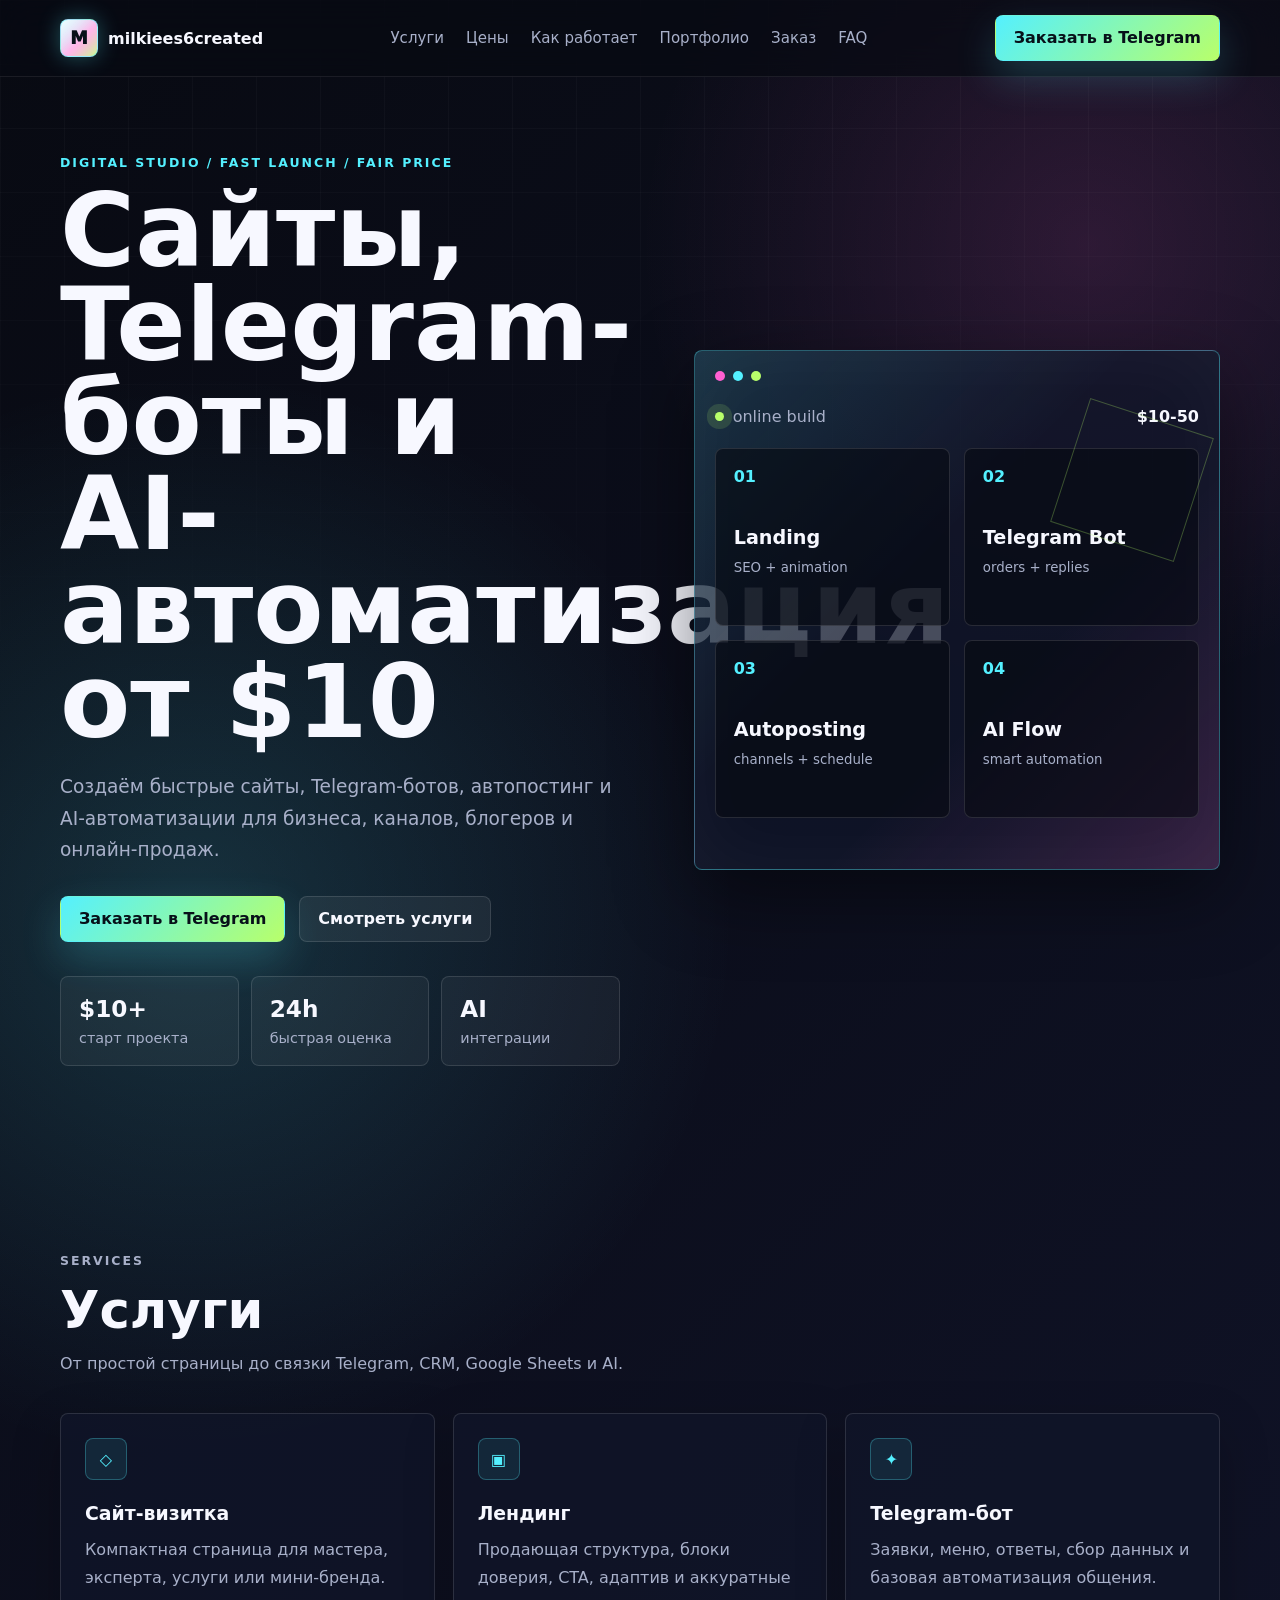
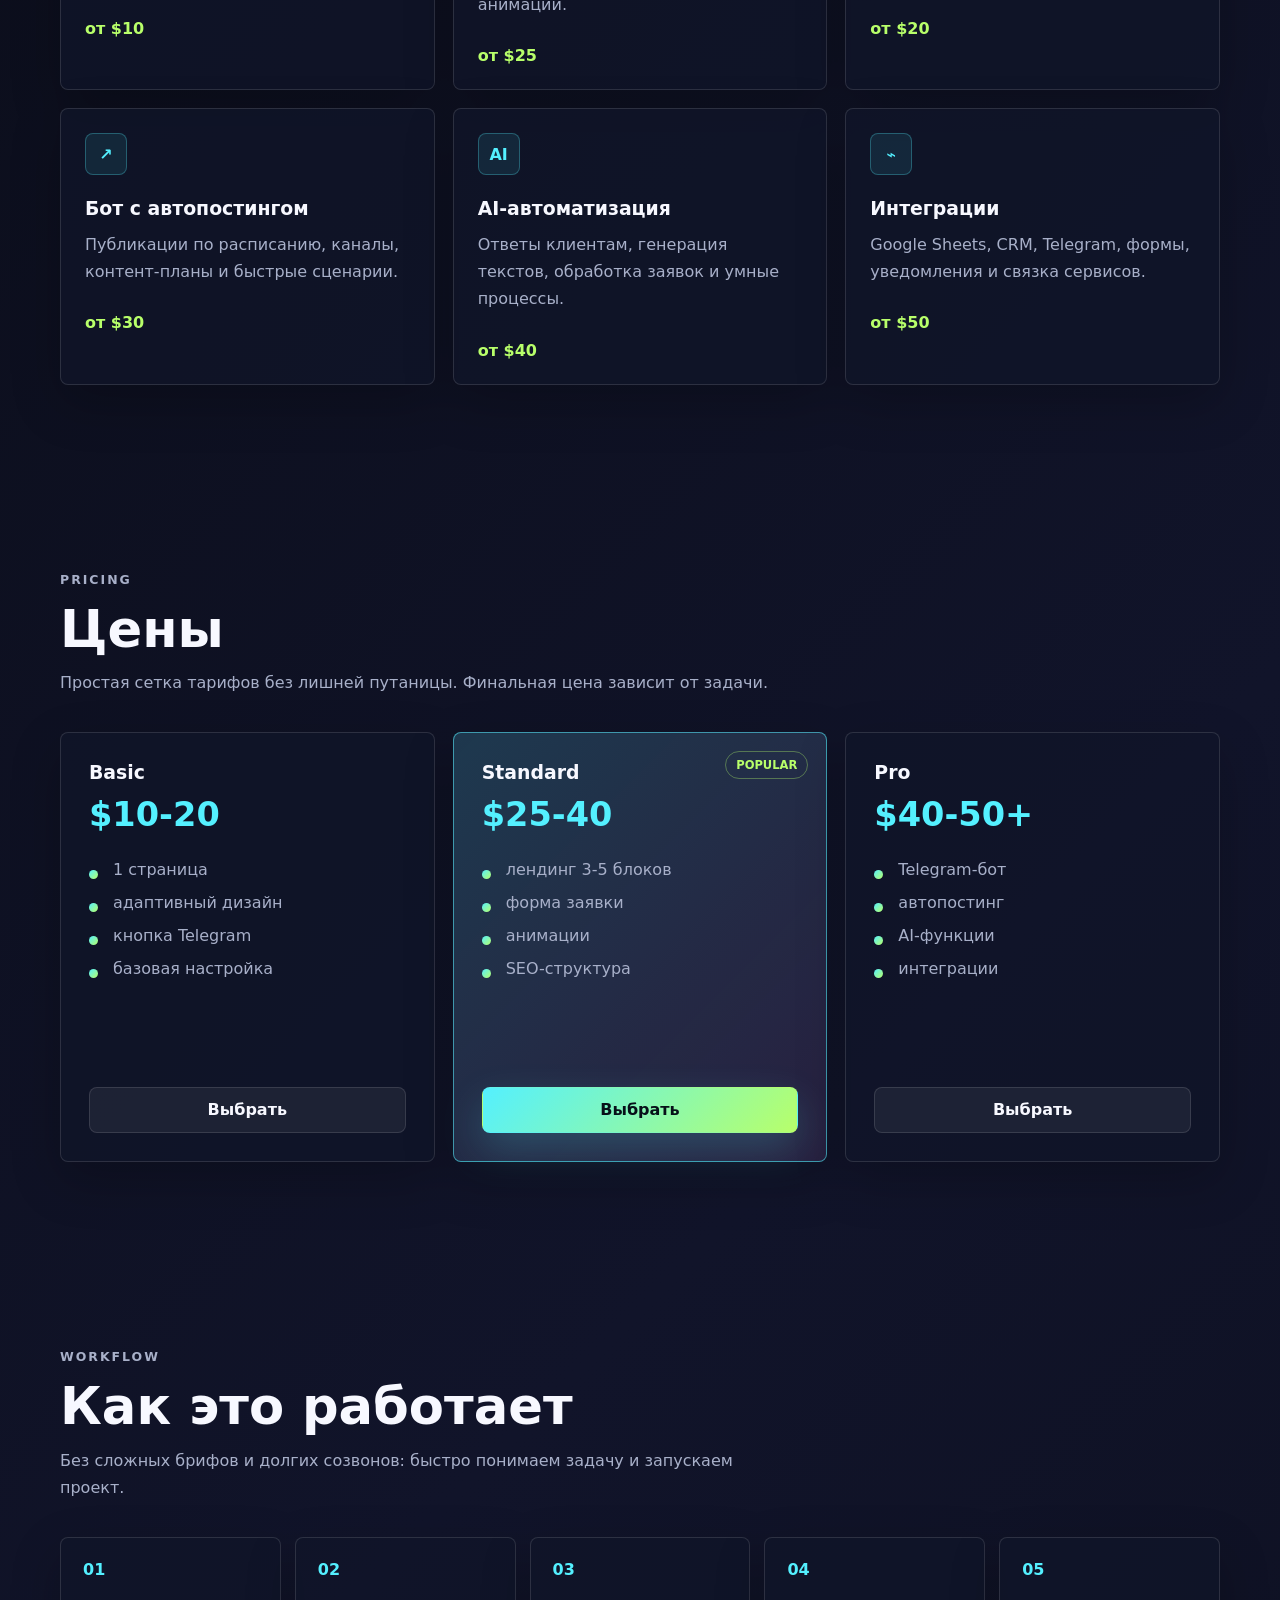
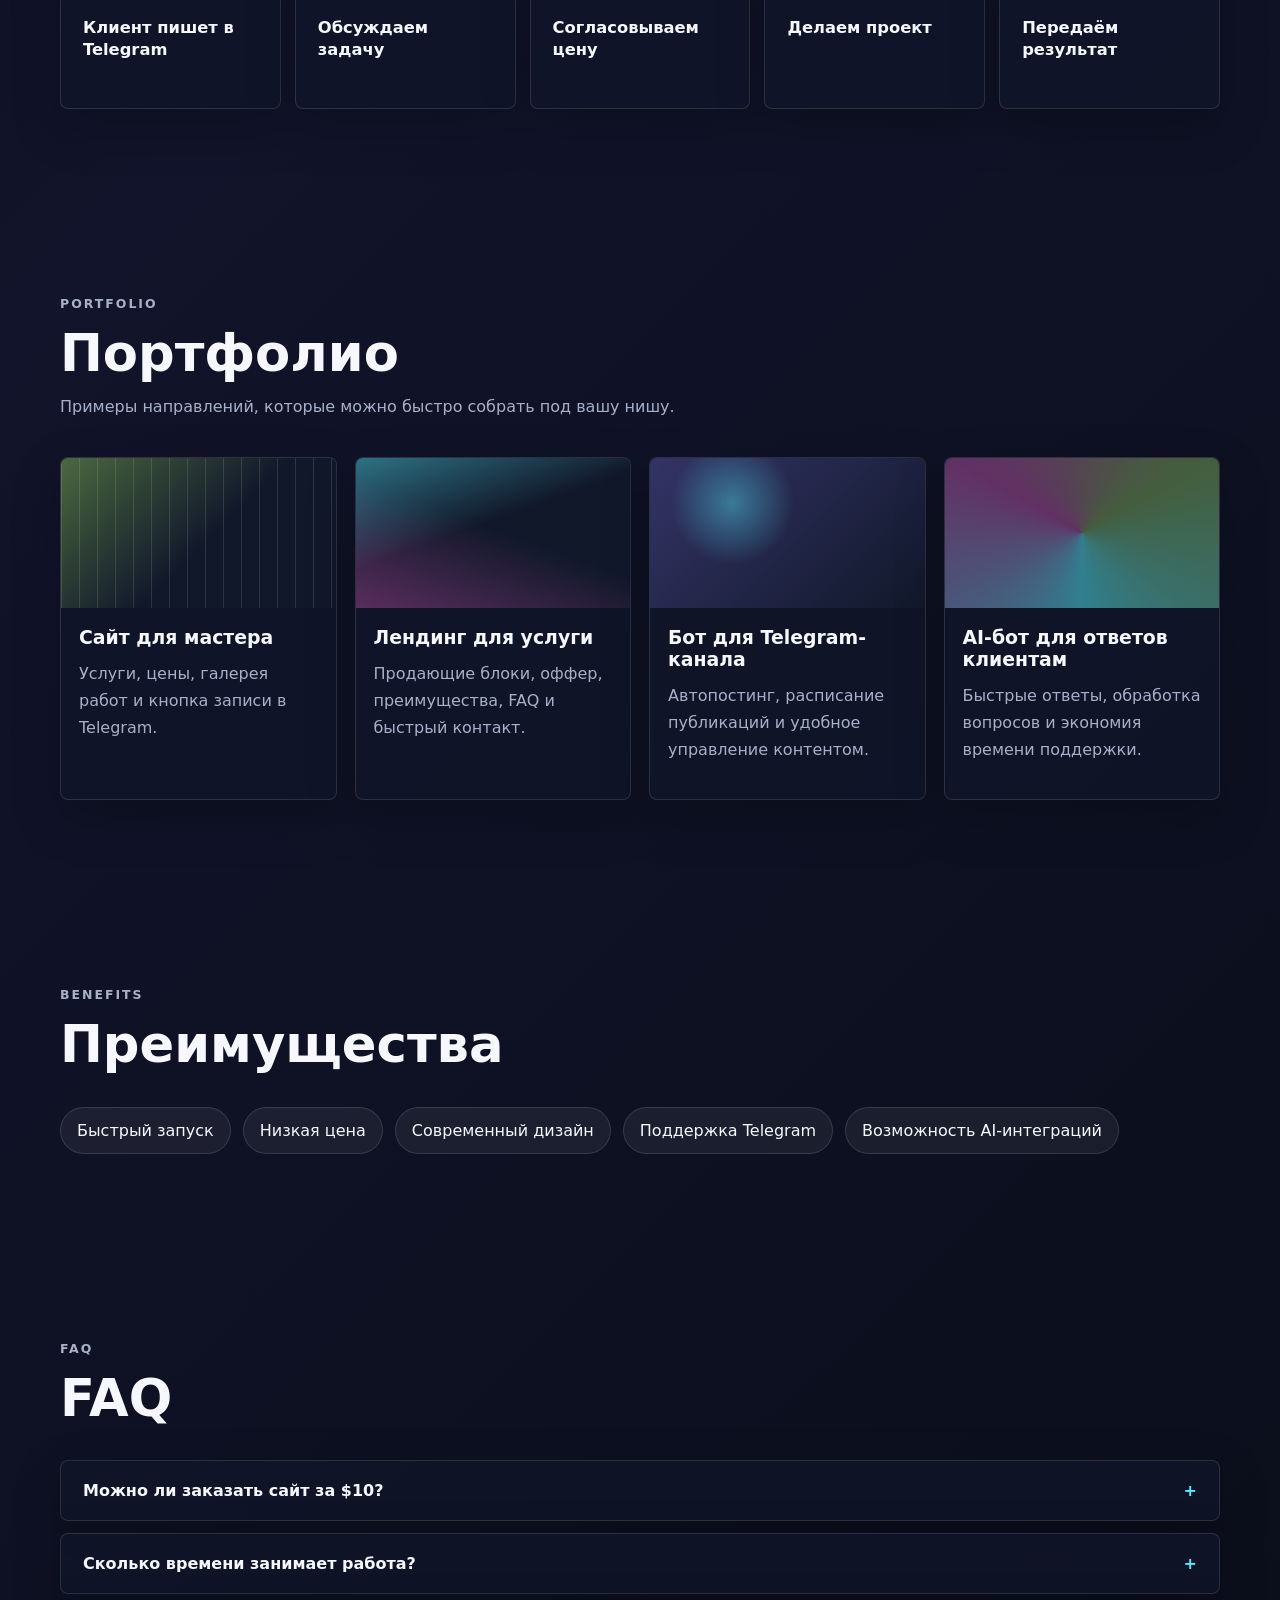
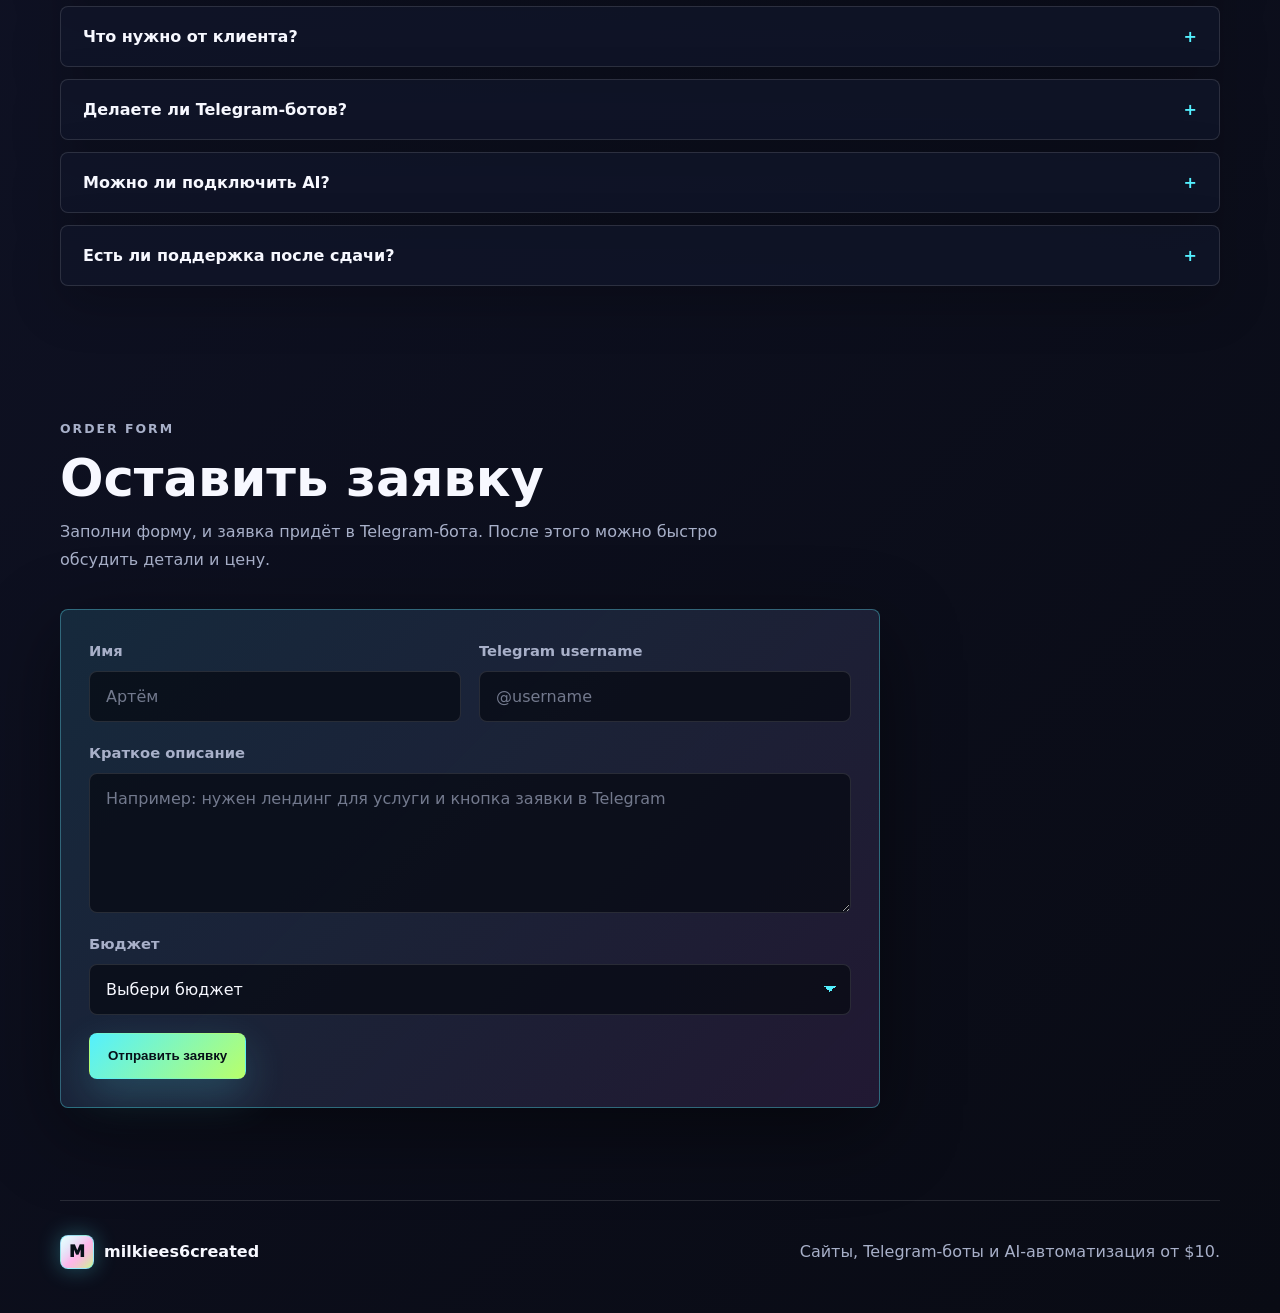
==== commit 665d0cf8: "Add files via upload" ====
--- a/index.html
+++ b/index.html
@@ -9,7 +9,7 @@
       content="Студия milkiees6created создает современные сайты, лендинги, Telegram-ботов, автопостинг и AI-автоматизации для бизнеса от $10 до $50+."
     />
     <meta name="theme-color" content="#080a12" />
-    <link rel="icon" href="assets/logo.svg" type="image/svg+xml" />
+    <link rel="icon" href="./assets/logo.svg" type="image/svg+xml" />
     <link rel="preload" href="styles.css" as="style" />
     <link rel="stylesheet" href="styles.css" />
   </head>
@@ -19,7 +19,7 @@
     <header class="site-header" id="top">
       <nav class="nav" aria-label="Главное меню">
         <a class="brand" href="#top" aria-label="milkiees6created">
-          <img src="assets/logo.svg" alt="" width="38" height="38" />
+          <span class="logo-mark" aria-hidden="true">M</span>
           <span>milkiees6created</span>
         </a>
 
@@ -374,7 +374,7 @@
 
     <footer class="footer">
       <a class="brand" href="#top">
-        <img src="assets/logo.svg" alt="" width="34" height="34" />
+        <span class="logo-mark logo-mark-small" aria-hidden="true">M</span>
         <span>milkiees6created</span>
       </a>
       <p>Сайты, Telegram-боты и AI-автоматизация от $10.</p>
--- a/styles.css
+++ b/styles.css
@@ -89,9 +89,27 @@
   letter-spacing: 0;
 }
 
-.brand img {
-  display: block;
-  filter: drop-shadow(0 0 16px rgba(84, 240, 255, 0.4));
+.logo-mark {
+  display: inline-flex;
+  align-items: center;
+  justify-content: center;
+  width: 38px;
+  height: 38px;
+  border: 1px solid rgba(84, 240, 255, 0.55);
+  border-radius: var(--radius);
+  color: #071019;
+  background:
+    linear-gradient(135deg, rgba(255, 255, 255, 0.9), rgba(255, 255, 255, 0.25)),
+    linear-gradient(135deg, var(--cyan), var(--pink) 55%, var(--lime));
+  box-shadow: 0 0 22px rgba(84, 240, 255, 0.32);
+  font-size: 1.1rem;
+  font-weight: 950;
+}
+
+.logo-mark-small {
+  width: 34px;
+  height: 34px;
+  font-size: 1rem;
 }
 
 .nav-links {
--- a/styles.css
+++ b/styles.css
@@ -89,9 +89,27 @@
   letter-spacing: 0;
 }
 
-.brand img {
-  display: block;
-  filter: drop-shadow(0 0 16px rgba(84, 240, 255, 0.4));
+.logo-mark {
+  display: inline-flex;
+  align-items: center;
+  justify-content: center;
+  width: 38px;
+  height: 38px;
+  border: 1px solid rgba(84, 240, 255, 0.55);
+  border-radius: var(--radius);
+  color: #071019;
+  background:
+    linear-gradient(135deg, rgba(255, 255, 255, 0.9), rgba(255, 255, 255, 0.25)),
+    linear-gradient(135deg, var(--cyan), var(--pink) 55%, var(--lime));
+  box-shadow: 0 0 22px rgba(84, 240, 255, 0.32);
+  font-size: 1.1rem;
+  font-weight: 950;
+}
+
+.logo-mark-small {
+  width: 34px;
+  height: 34px;
+  font-size: 1rem;
 }
 
 .nav-links {
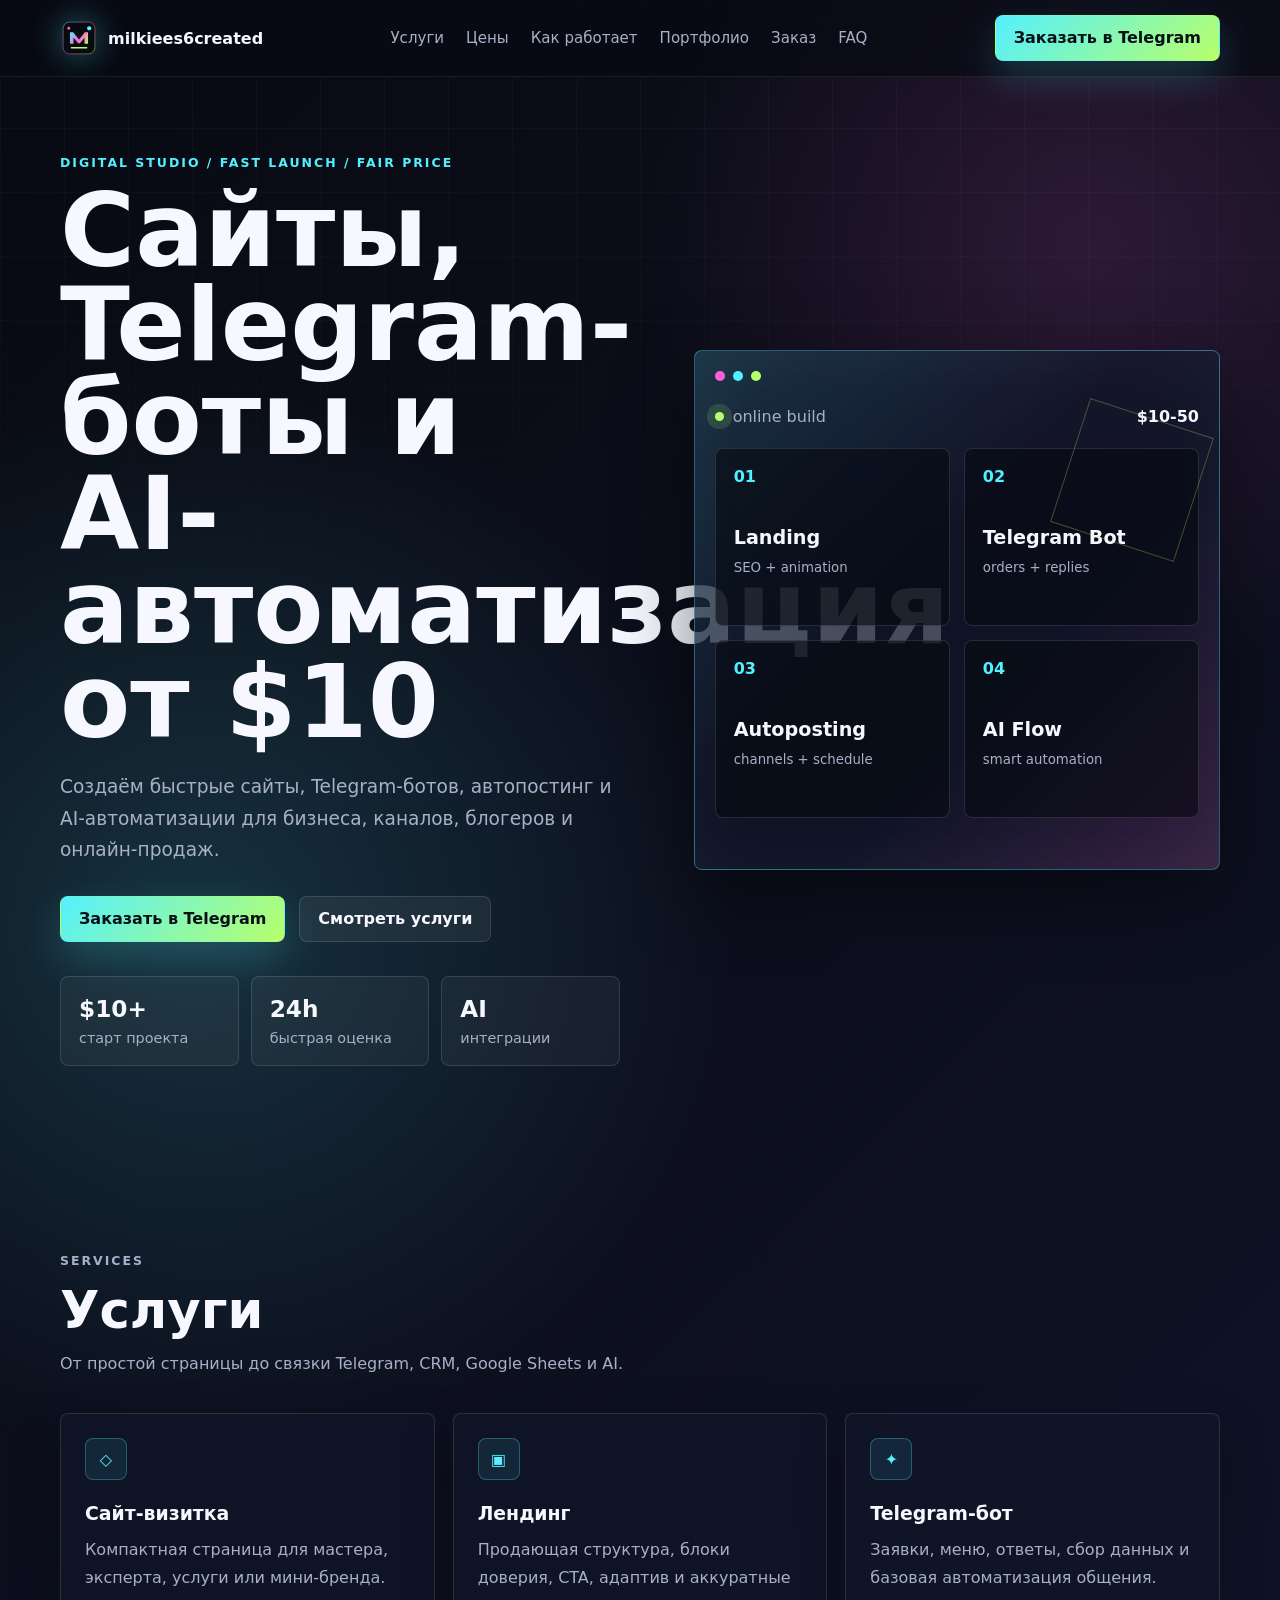
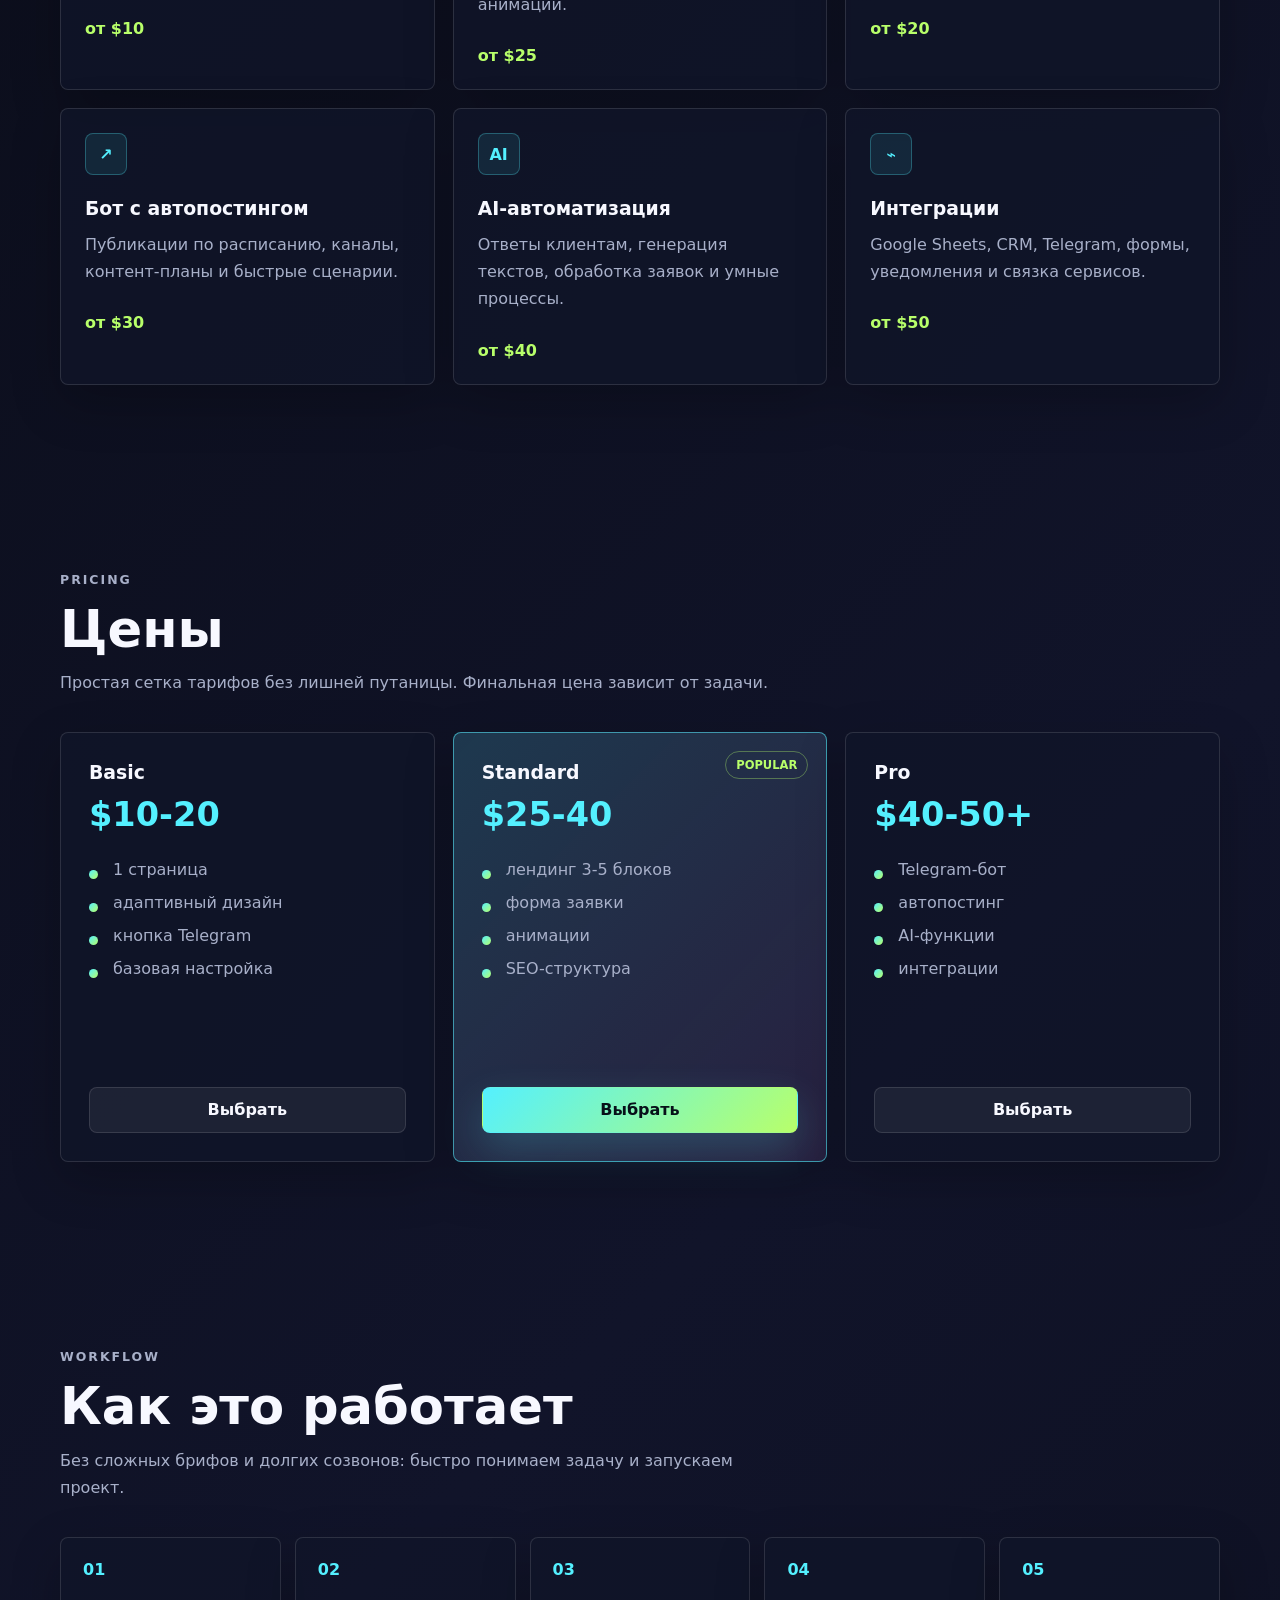
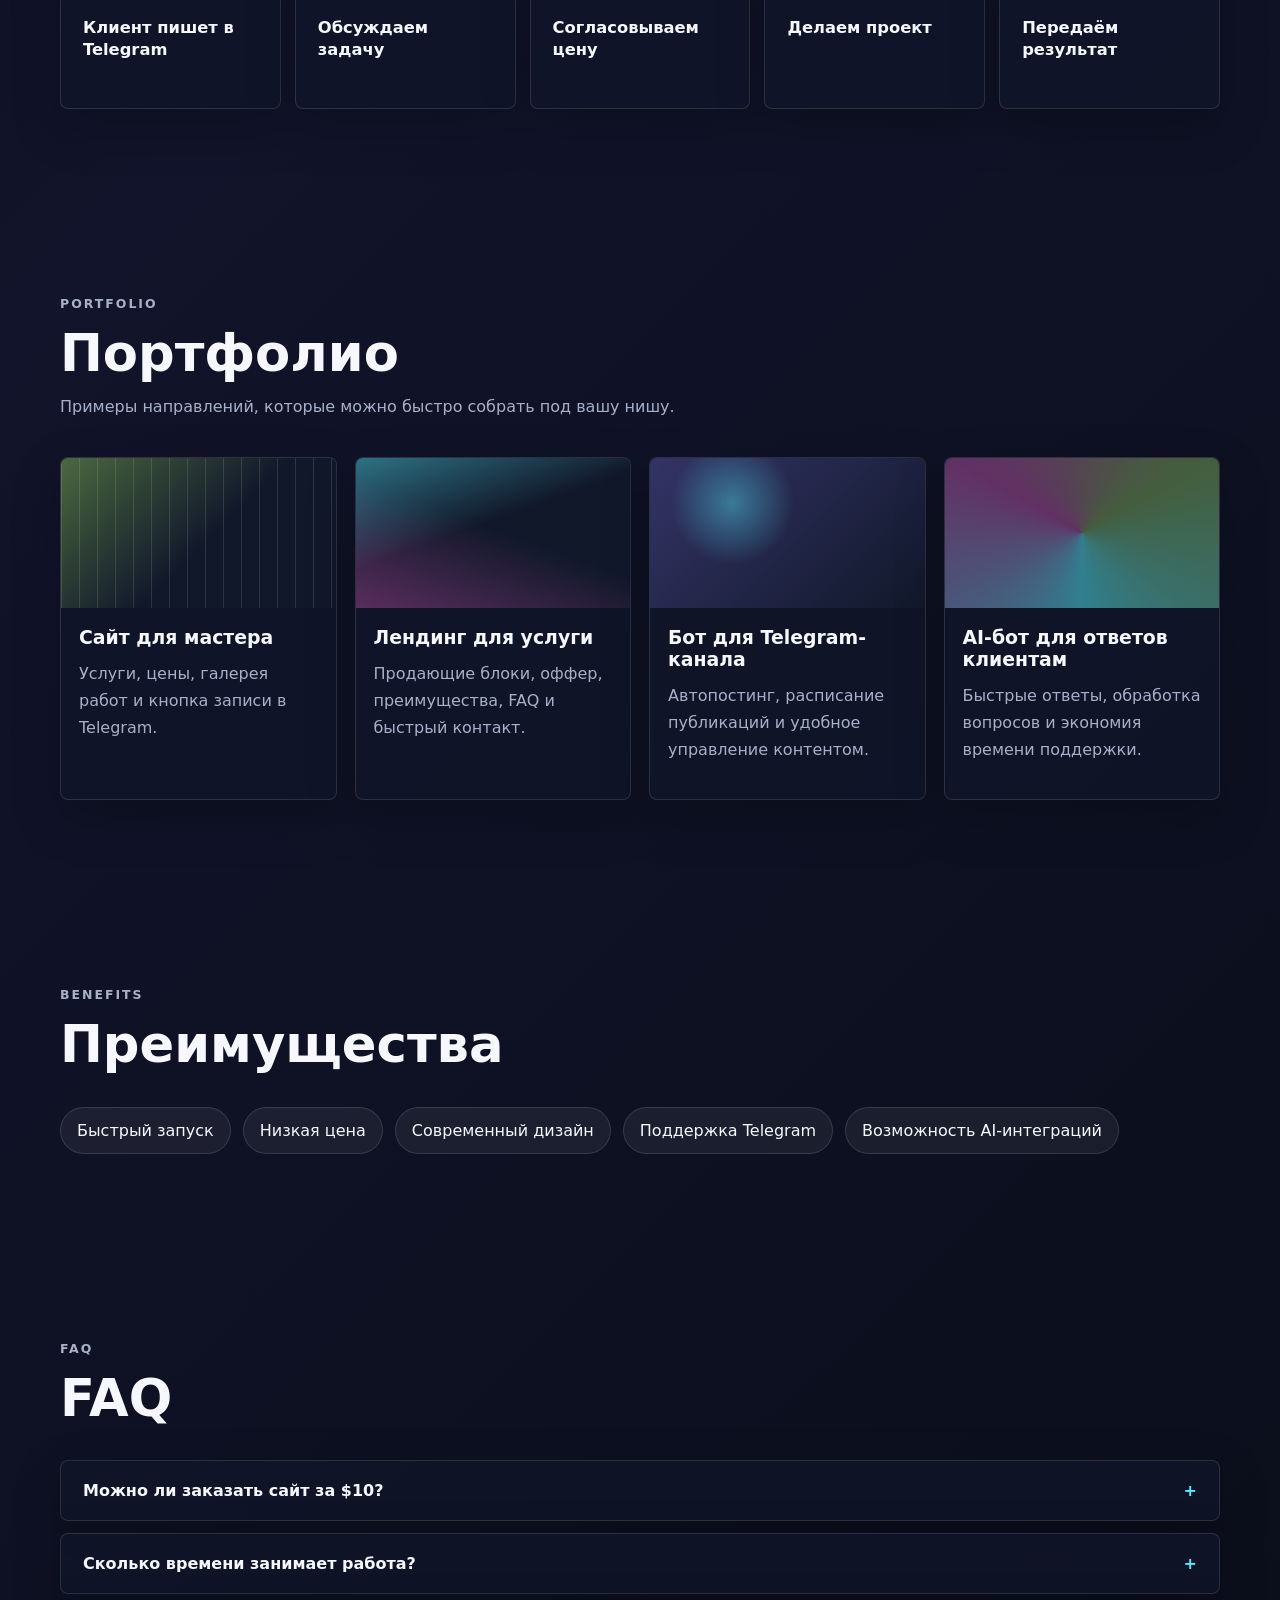
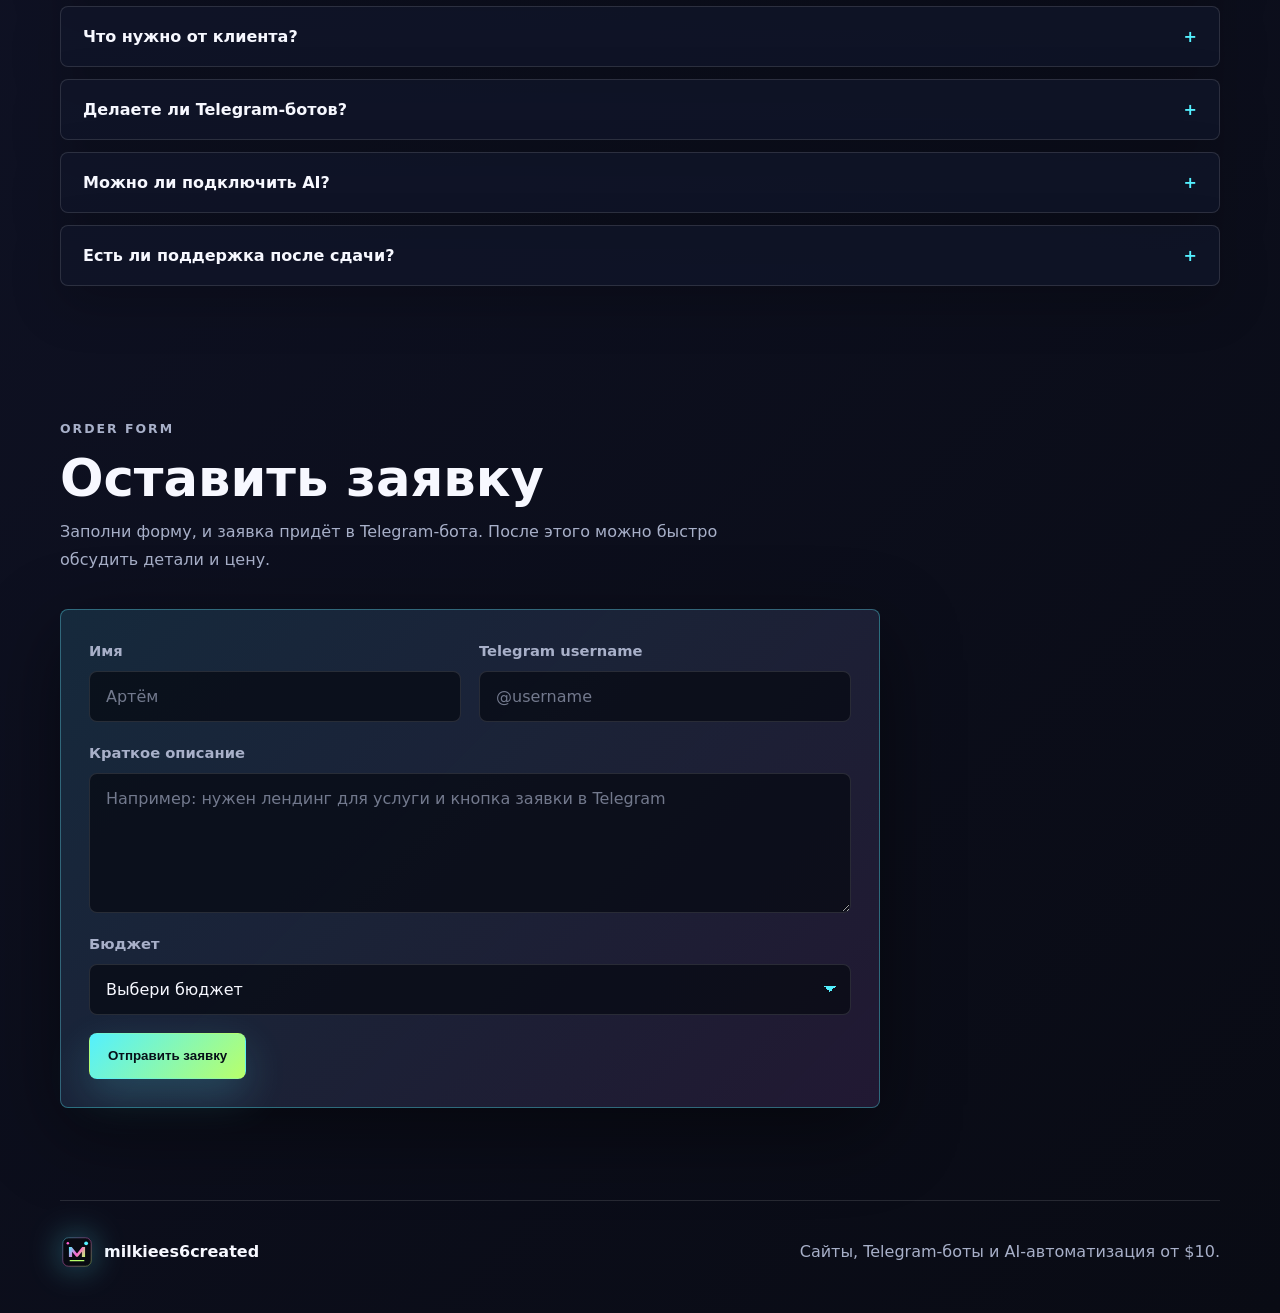
==== commit 1ad56d98: "Add files via upload" ====
--- a/index.html
+++ b/index.html
@@ -19,7 +19,7 @@
     <header class="site-header" id="top">
       <nav class="nav" aria-label="Главное меню">
         <a class="brand" href="#top" aria-label="milkiees6created">
-          <span class="logo-mark" aria-hidden="true">M</span>
+          <img src="./assets/logo.svg" alt="" width="38" height="38" />
           <span>milkiees6created</span>
         </a>
 
@@ -374,7 +374,7 @@
 
     <footer class="footer">
       <a class="brand" href="#top">
-        <span class="logo-mark logo-mark-small" aria-hidden="true">M</span>
+        <img src="./assets/logo.svg" alt="" width="34" height="34" />
         <span>milkiees6created</span>
       </a>
       <p>Сайты, Telegram-боты и AI-автоматизация от $10.</p>
--- a/styles.css
+++ b/styles.css
@@ -89,6 +89,11 @@
   letter-spacing: 0;
 }
 
+.brand img {
+  display: block;
+  filter: drop-shadow(0 0 16px rgba(84, 240, 255, 0.4));
+}
+
 .logo-mark {
   display: inline-flex;
   align-items: center;
--- a/styles.css
+++ b/styles.css
@@ -89,6 +89,11 @@
   letter-spacing: 0;
 }
 
+.brand img {
+  display: block;
+  filter: drop-shadow(0 0 16px rgba(84, 240, 255, 0.4));
+}
+
 .logo-mark {
   display: inline-flex;
   align-items: center;
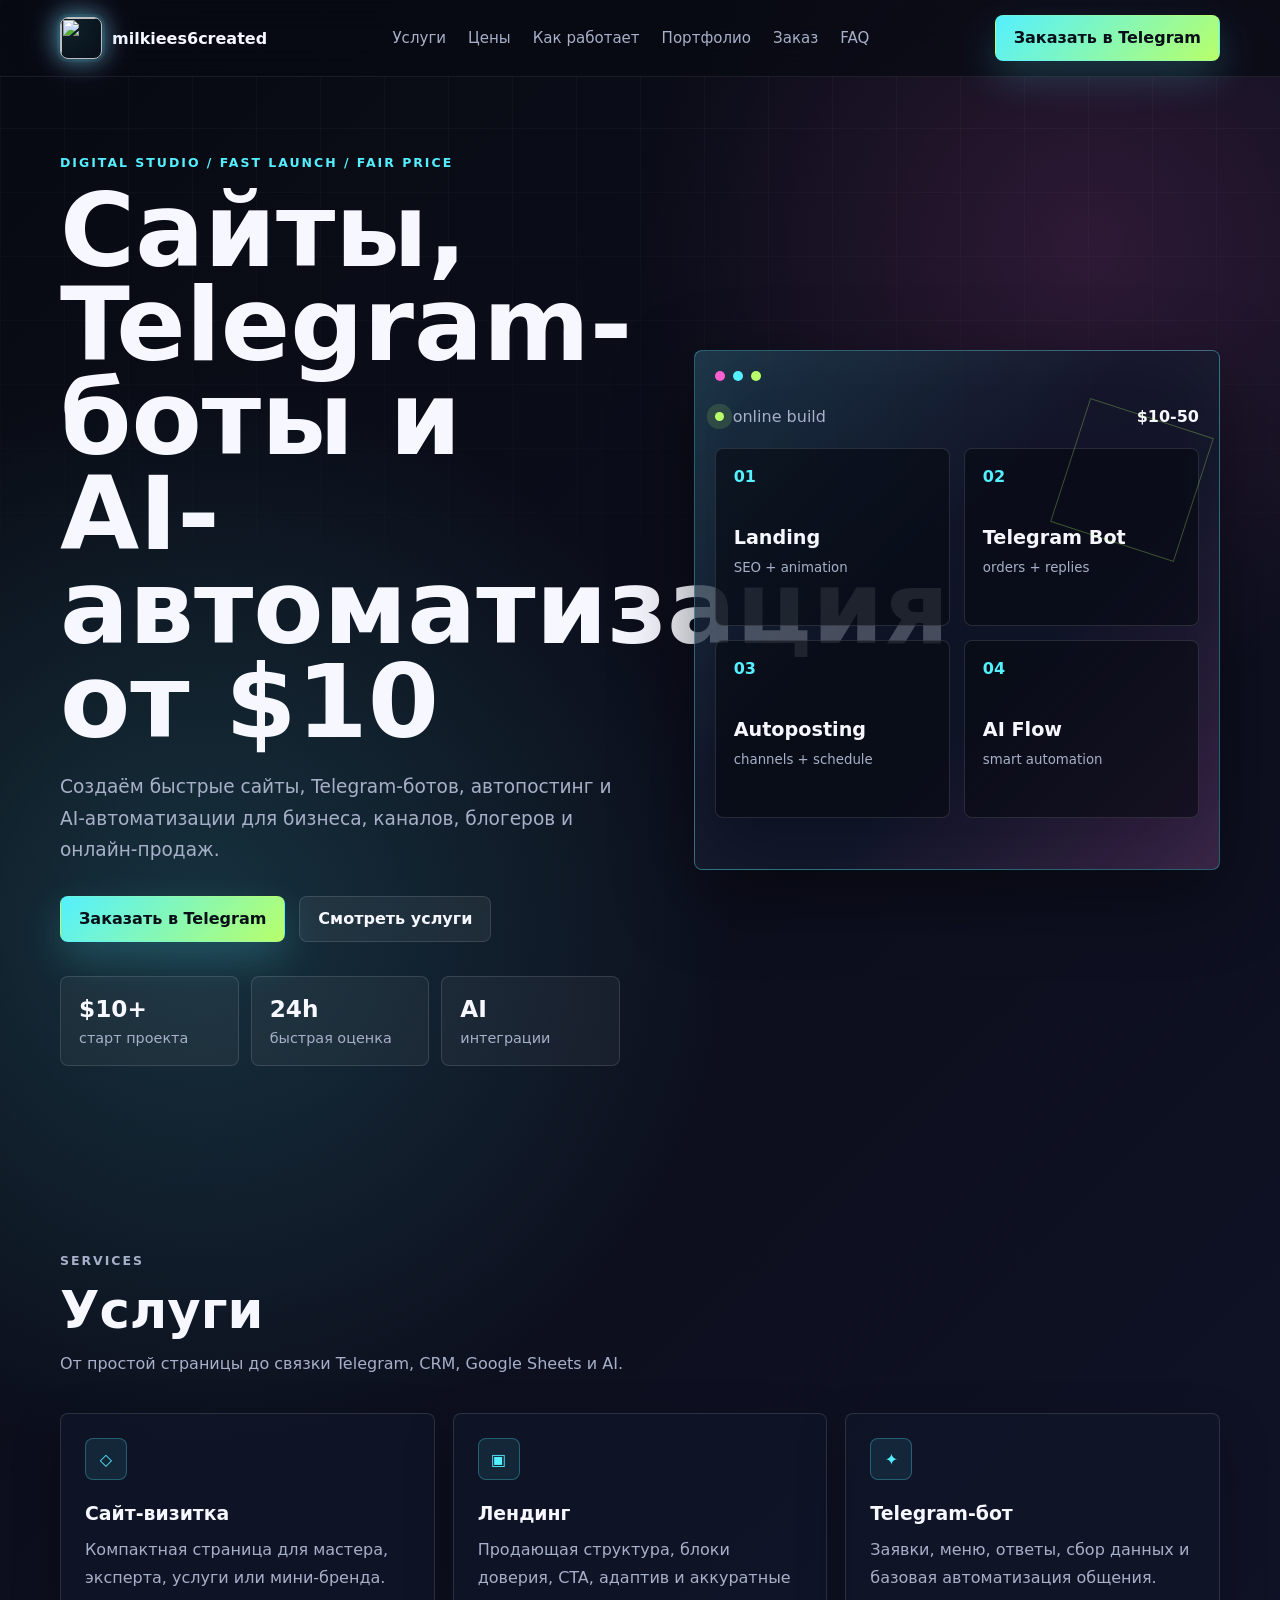
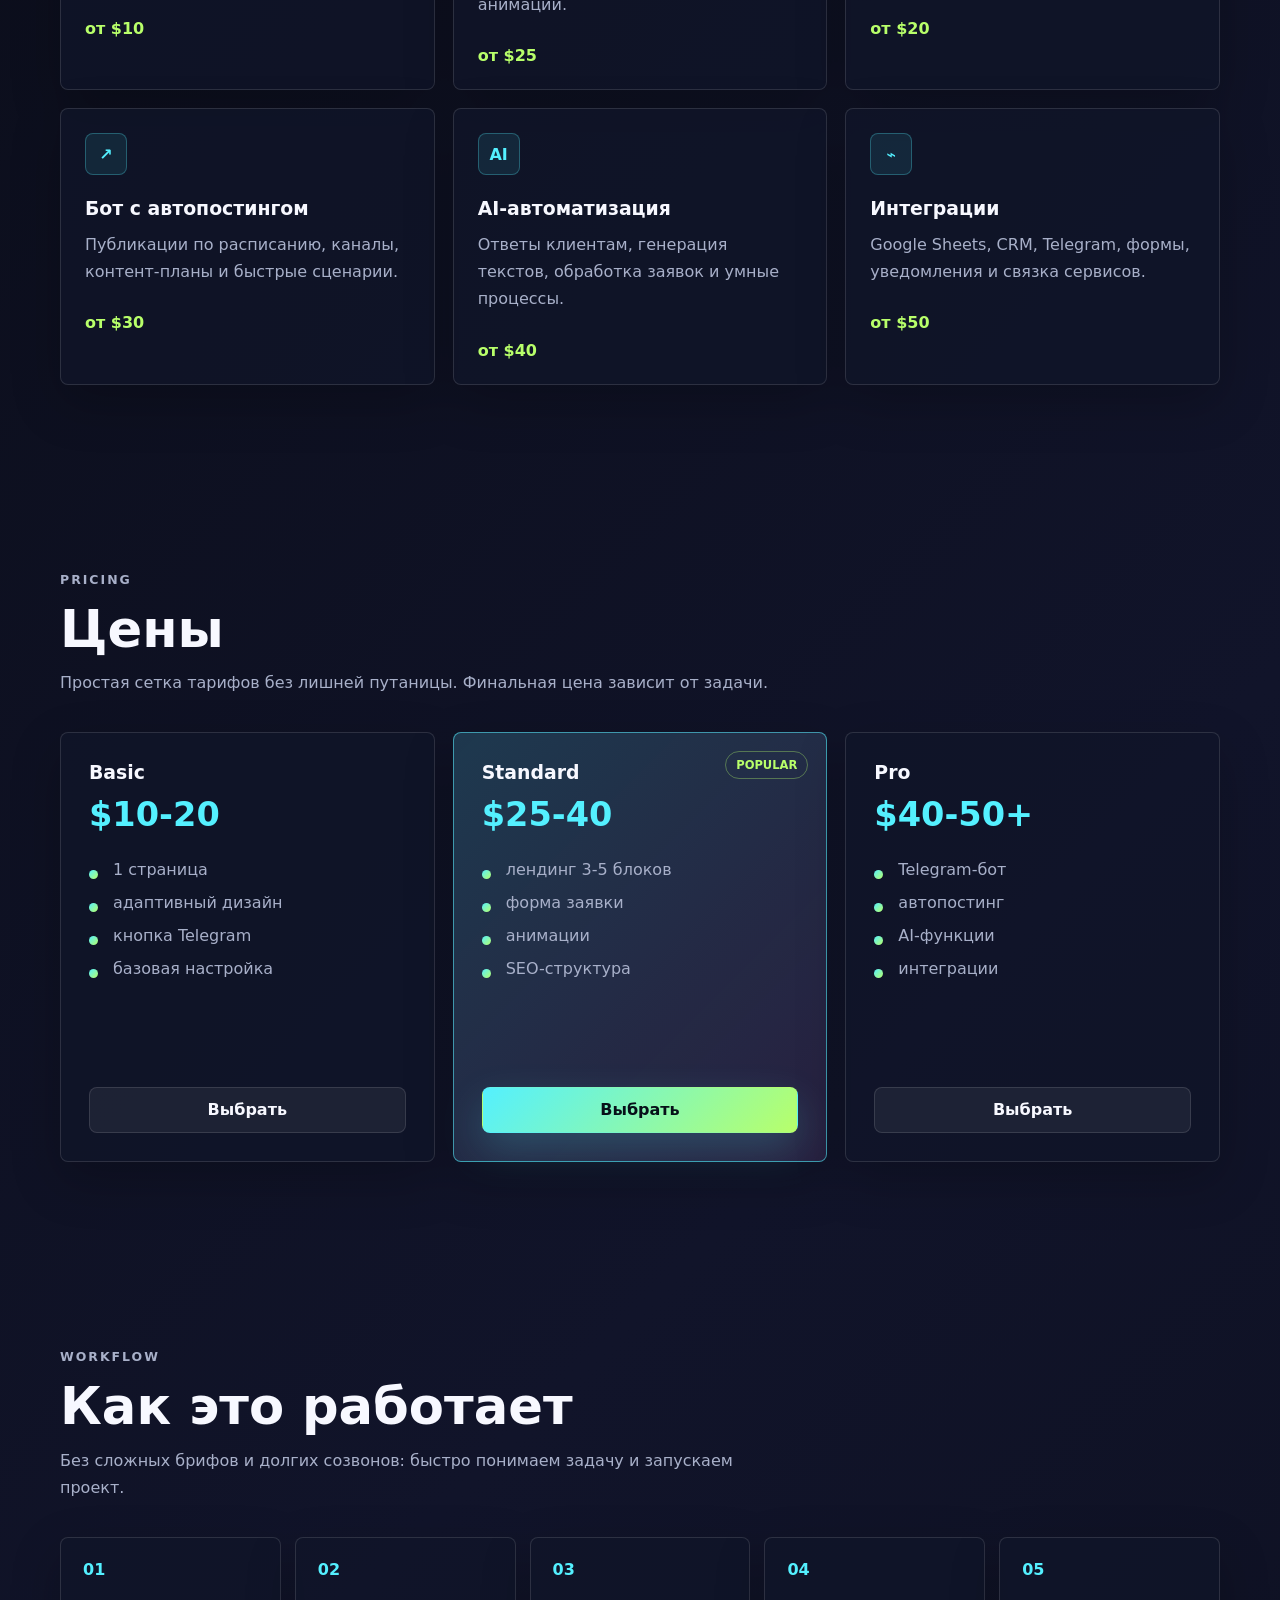
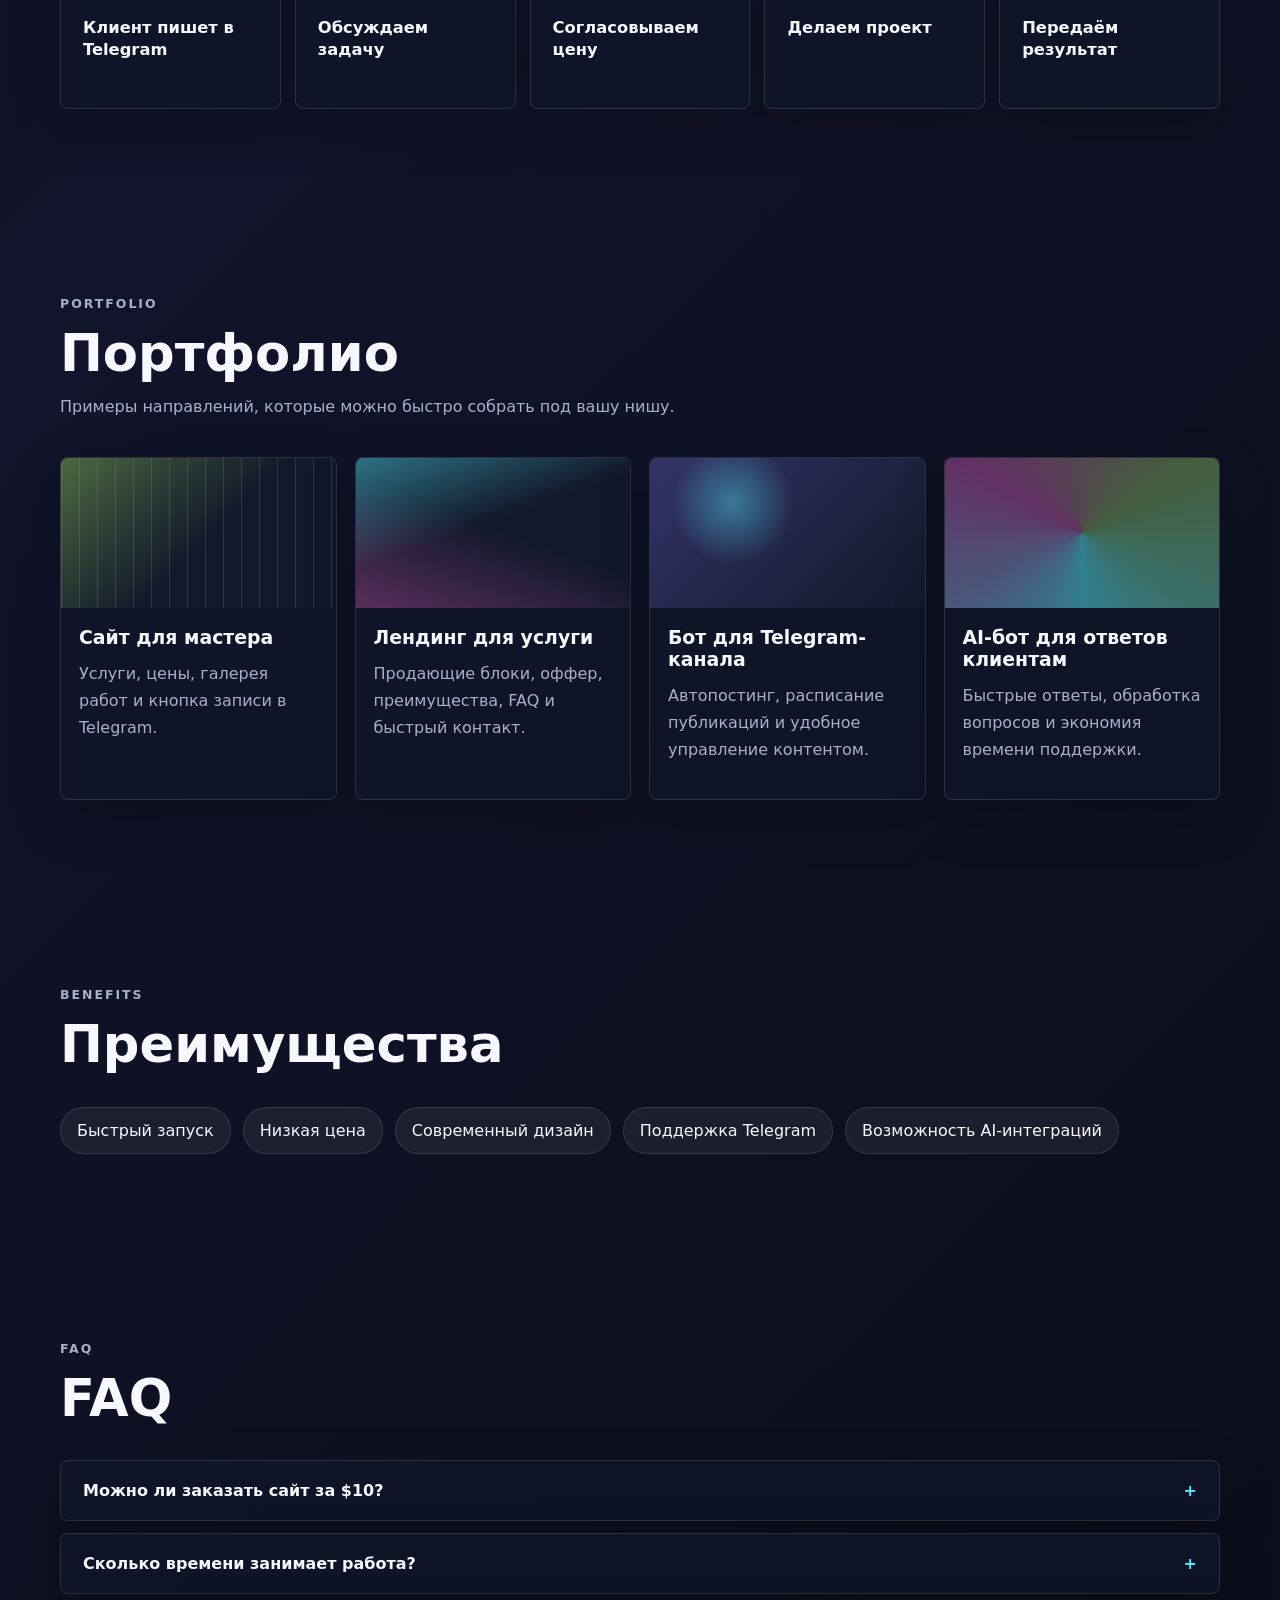
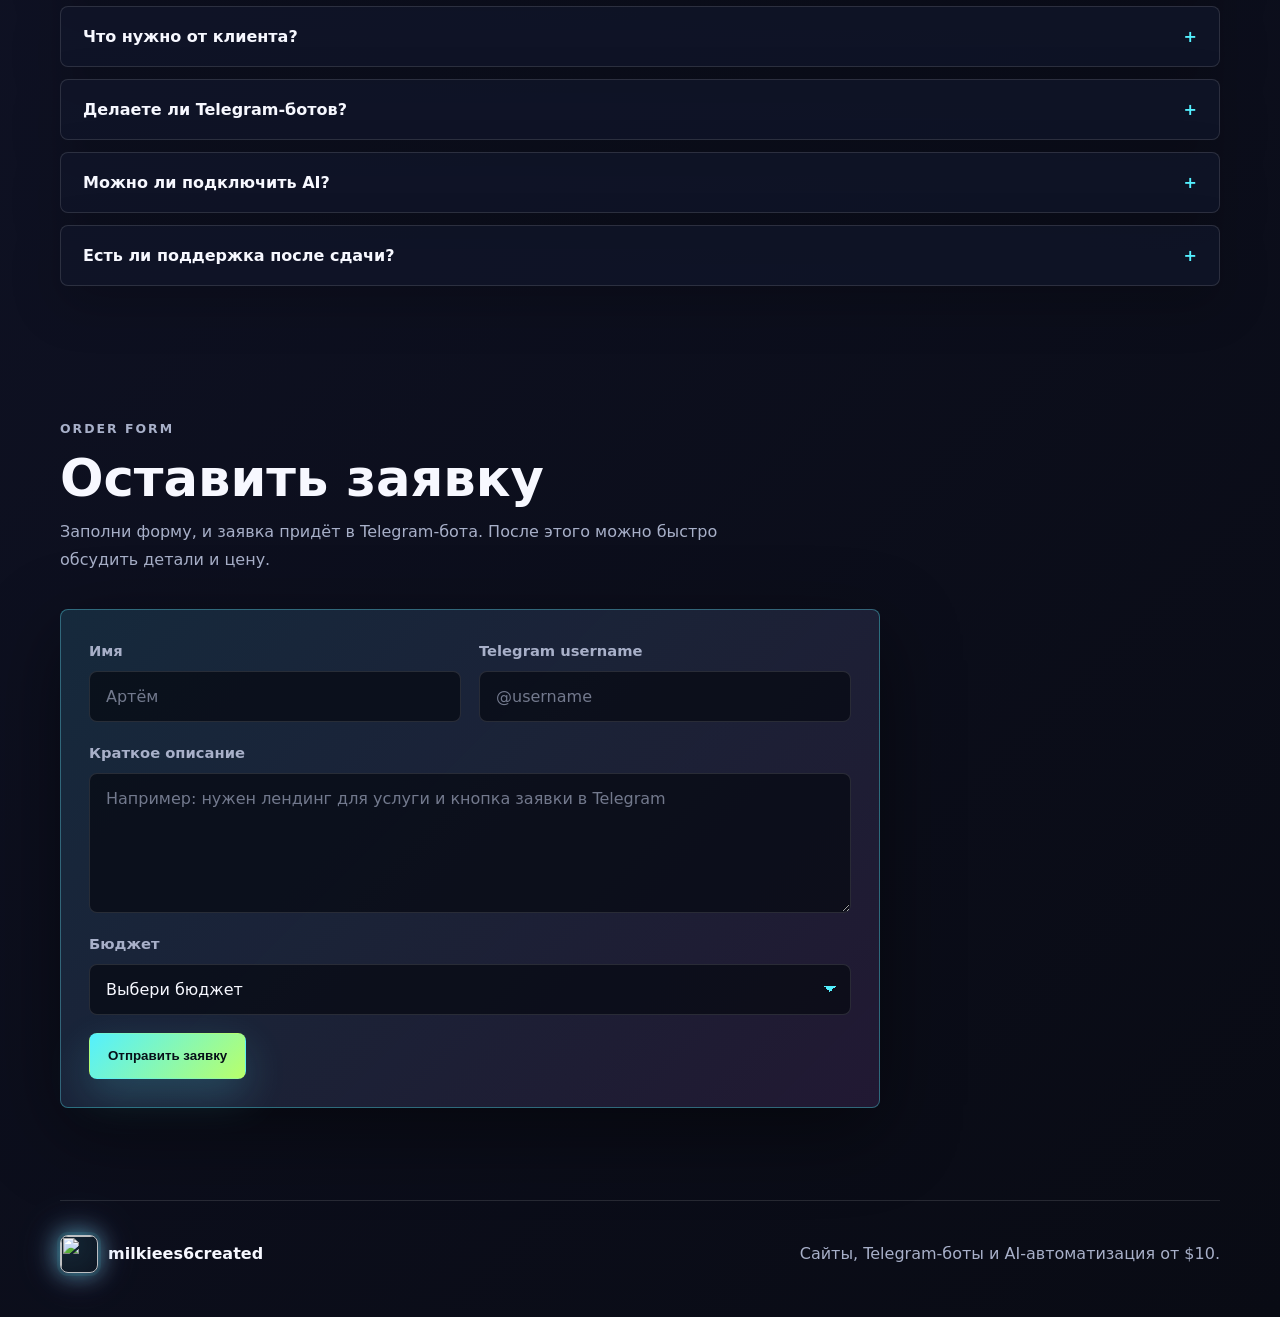
==== commit 692abc1a: "Add files via upload" ====
--- a/index.html
+++ b/index.html
@@ -19,7 +19,7 @@
     <header class="site-header" id="top">
       <nav class="nav" aria-label="Главное меню">
         <a class="brand" href="#top" aria-label="milkiees6created">
-          <img src="./assets/logo.svg" alt="" width="38" height="38" />
+          <img class="brand-logo-image" src="./assets/custom-logo.jpg" alt="" width="42" height="42" />
           <span>milkiees6created</span>
         </a>
 
@@ -374,7 +374,7 @@
 
     <footer class="footer">
       <a class="brand" href="#top">
-        <img src="./assets/logo.svg" alt="" width="34" height="34" />
+        <img class="brand-logo-image brand-logo-image-small" src="./assets/custom-logo.jpg" alt="" width="38" height="38" />
         <span>milkiees6created</span>
       </a>
       <p>Сайты, Telegram-боты и AI-автоматизация от $10.</p>
--- a/styles.css
+++ b/styles.css
@@ -94,6 +94,25 @@
   filter: drop-shadow(0 0 16px rgba(84, 240, 255, 0.4));
 }
 
+.brand-logo-image {
+  width: 42px;
+  height: 42px;
+  border: 1px solid rgba(255, 255, 255, 0.72);
+  border-radius: var(--radius);
+  object-fit: cover;
+  object-position: center top;
+  box-shadow:
+    0 0 0 3px rgba(84, 240, 255, 0.08),
+    0 0 22px rgba(84, 240, 255, 0.52),
+    0 0 34px rgba(255, 95, 210, 0.26);
+  filter: saturate(1.08) drop-shadow(0 0 12px rgba(84, 240, 255, 0.4));
+}
+
+.brand-logo-image-small {
+  width: 38px;
+  height: 38px;
+}
+
 .logo-mark {
   display: inline-flex;
   align-items: center;
--- a/styles.css
+++ b/styles.css
@@ -94,6 +94,25 @@
   filter: drop-shadow(0 0 16px rgba(84, 240, 255, 0.4));
 }
 
+.brand-logo-image {
+  width: 42px;
+  height: 42px;
+  border: 1px solid rgba(255, 255, 255, 0.72);
+  border-radius: var(--radius);
+  object-fit: cover;
+  object-position: center top;
+  box-shadow:
+    0 0 0 3px rgba(84, 240, 255, 0.08),
+    0 0 22px rgba(84, 240, 255, 0.52),
+    0 0 34px rgba(255, 95, 210, 0.26);
+  filter: saturate(1.08) drop-shadow(0 0 12px rgba(84, 240, 255, 0.4));
+}
+
+.brand-logo-image-small {
+  width: 38px;
+  height: 38px;
+}
+
 .logo-mark {
   display: inline-flex;
   align-items: center;
